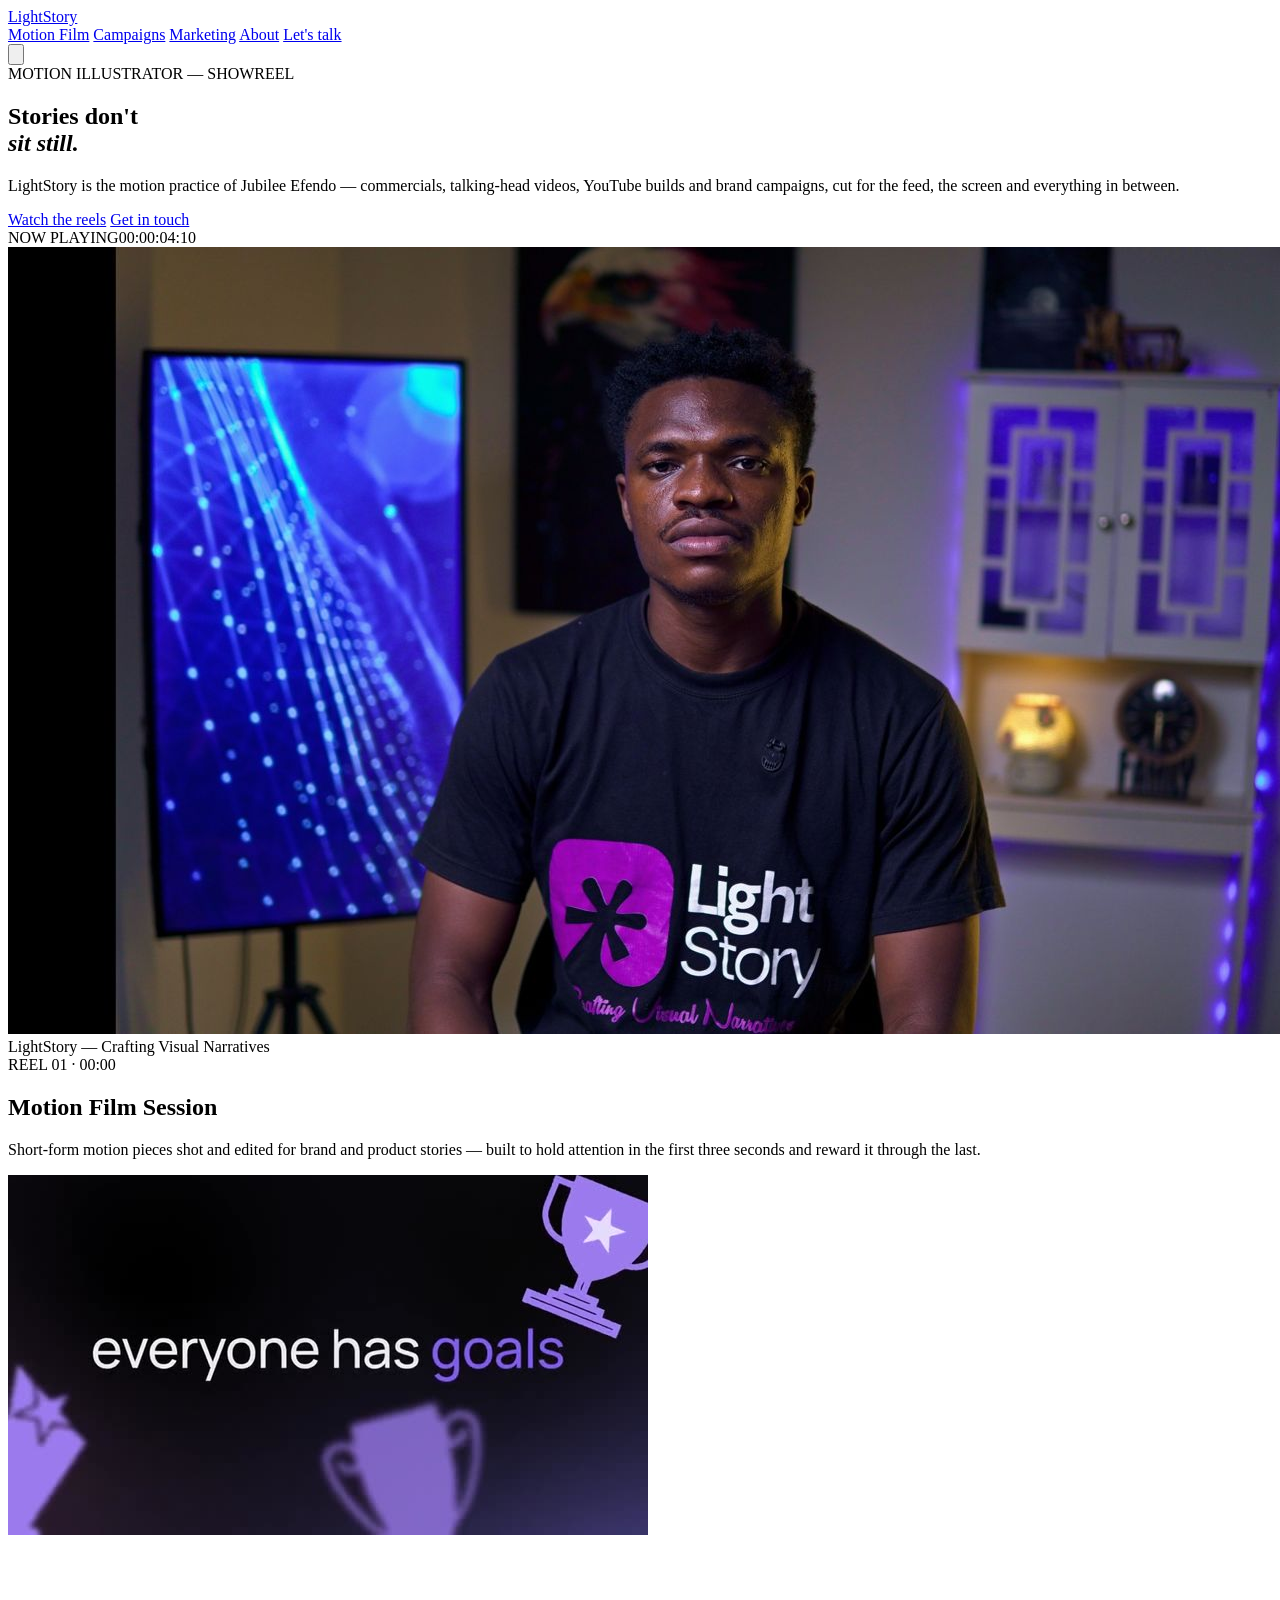
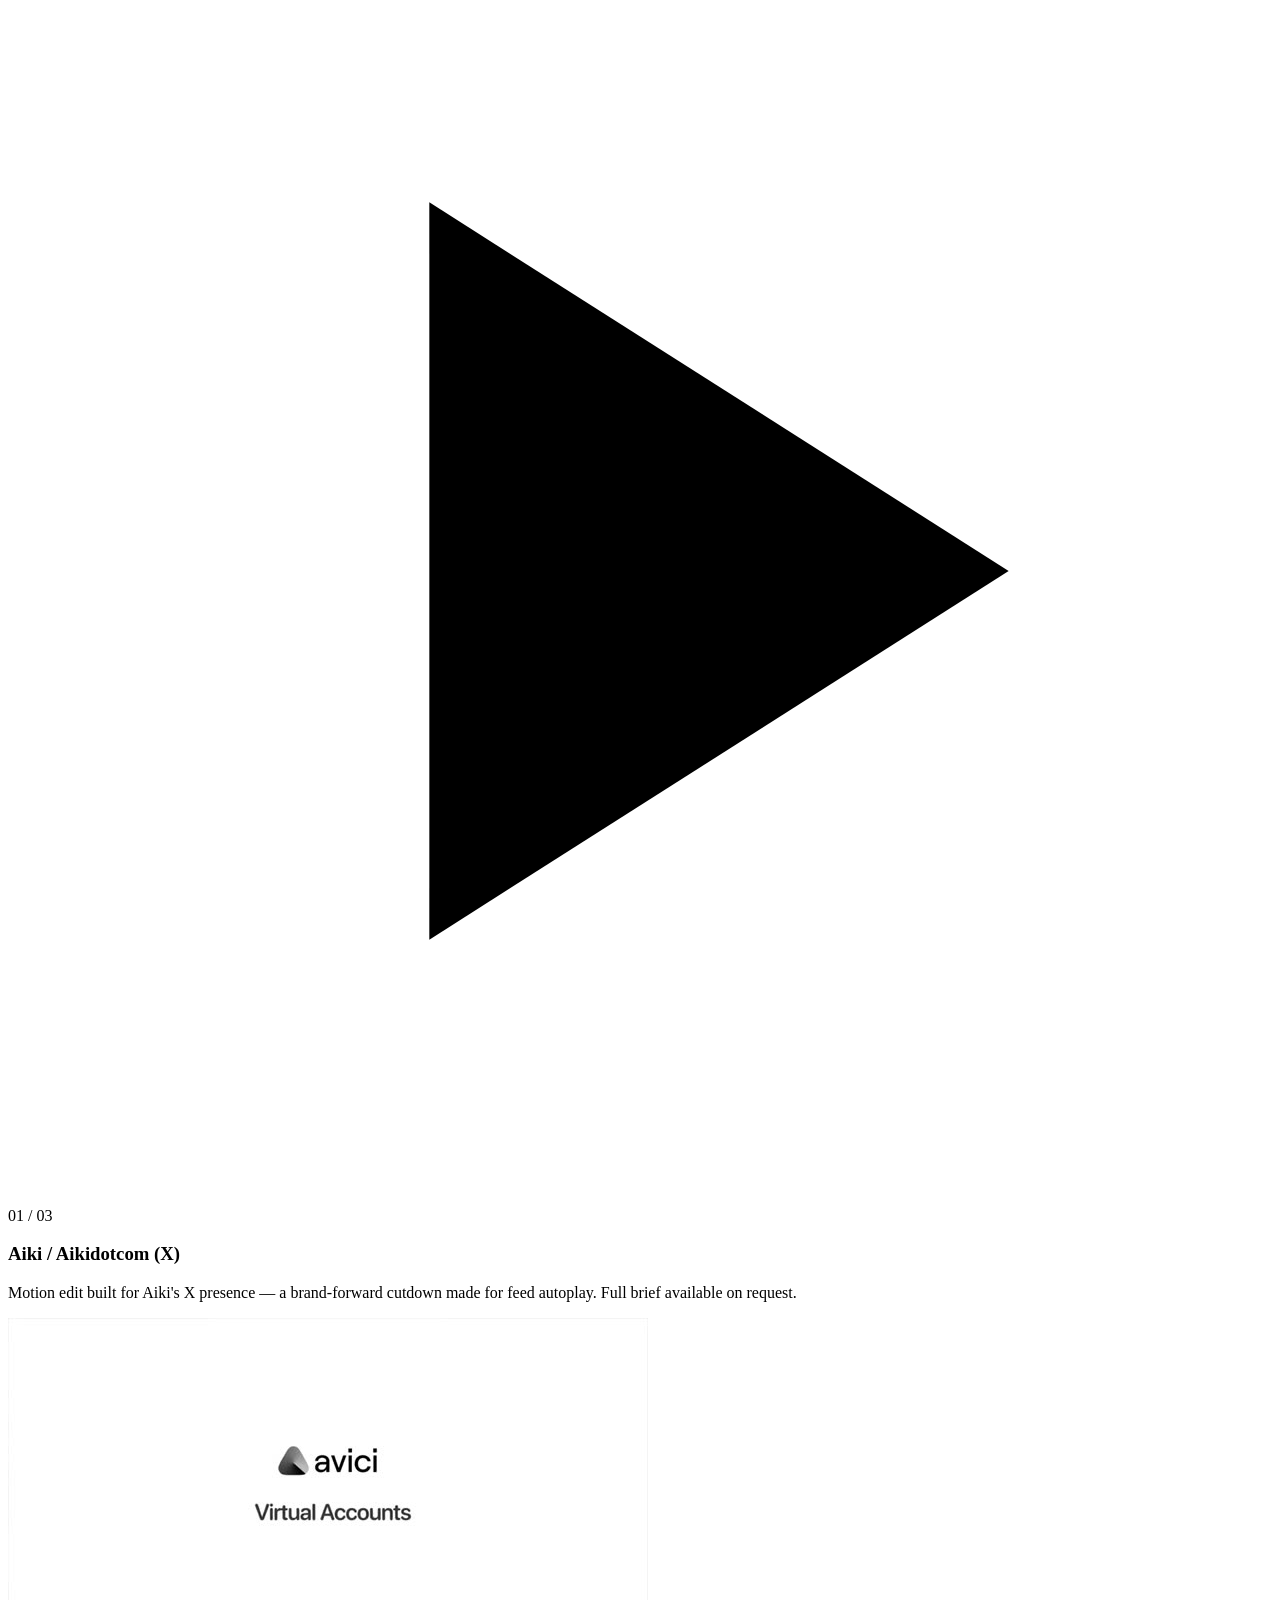
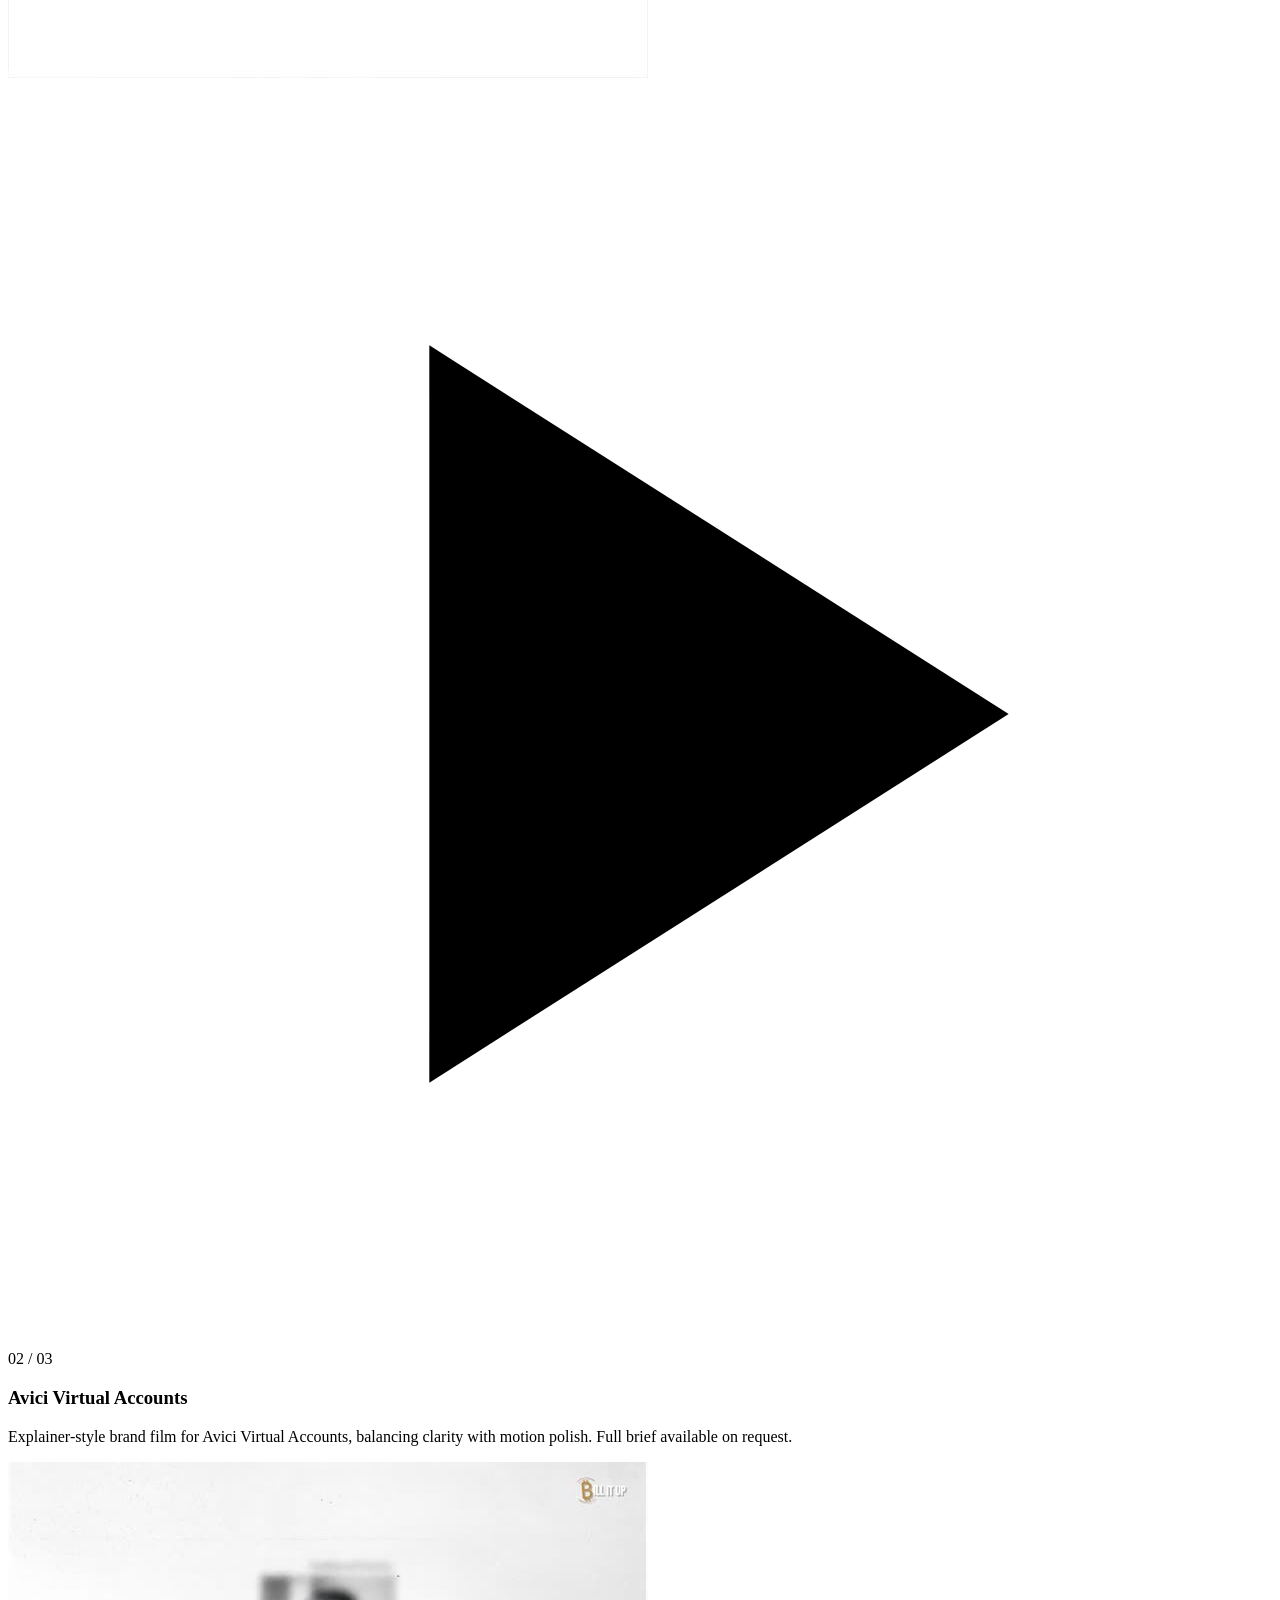
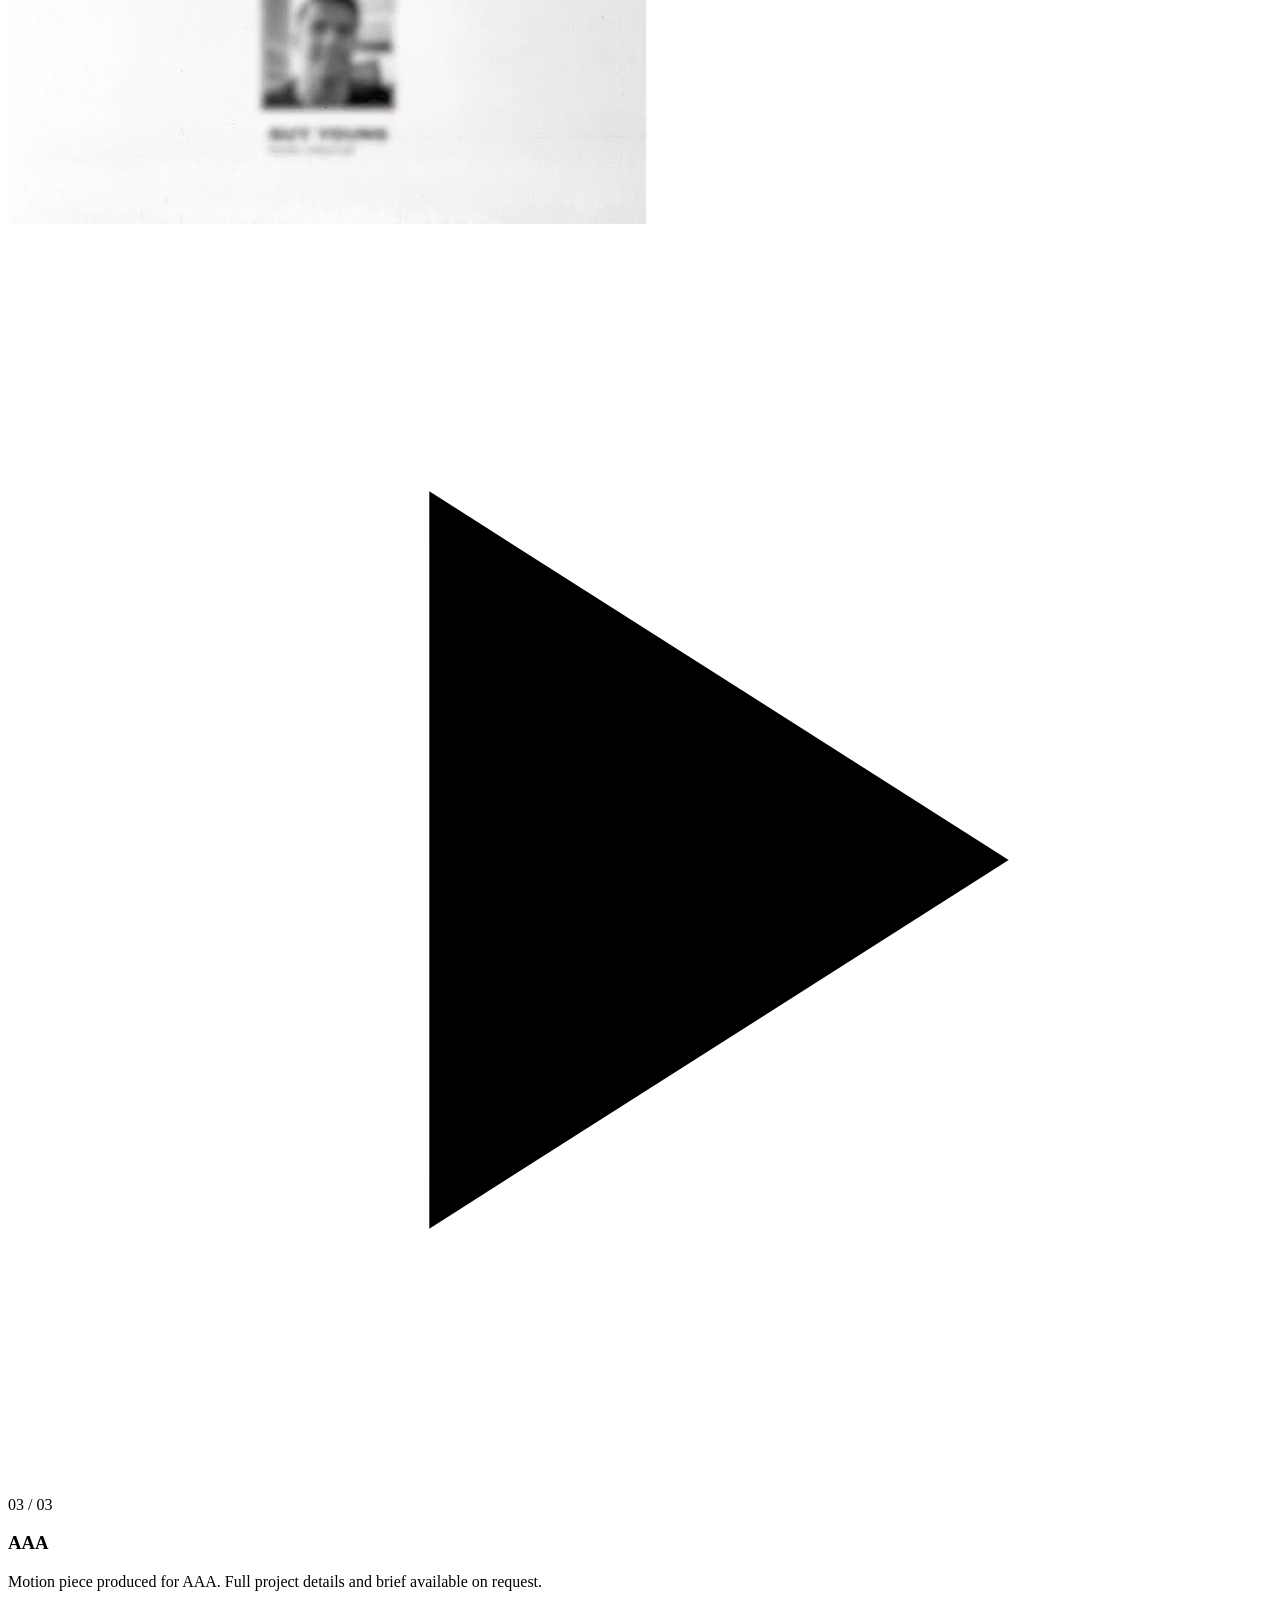
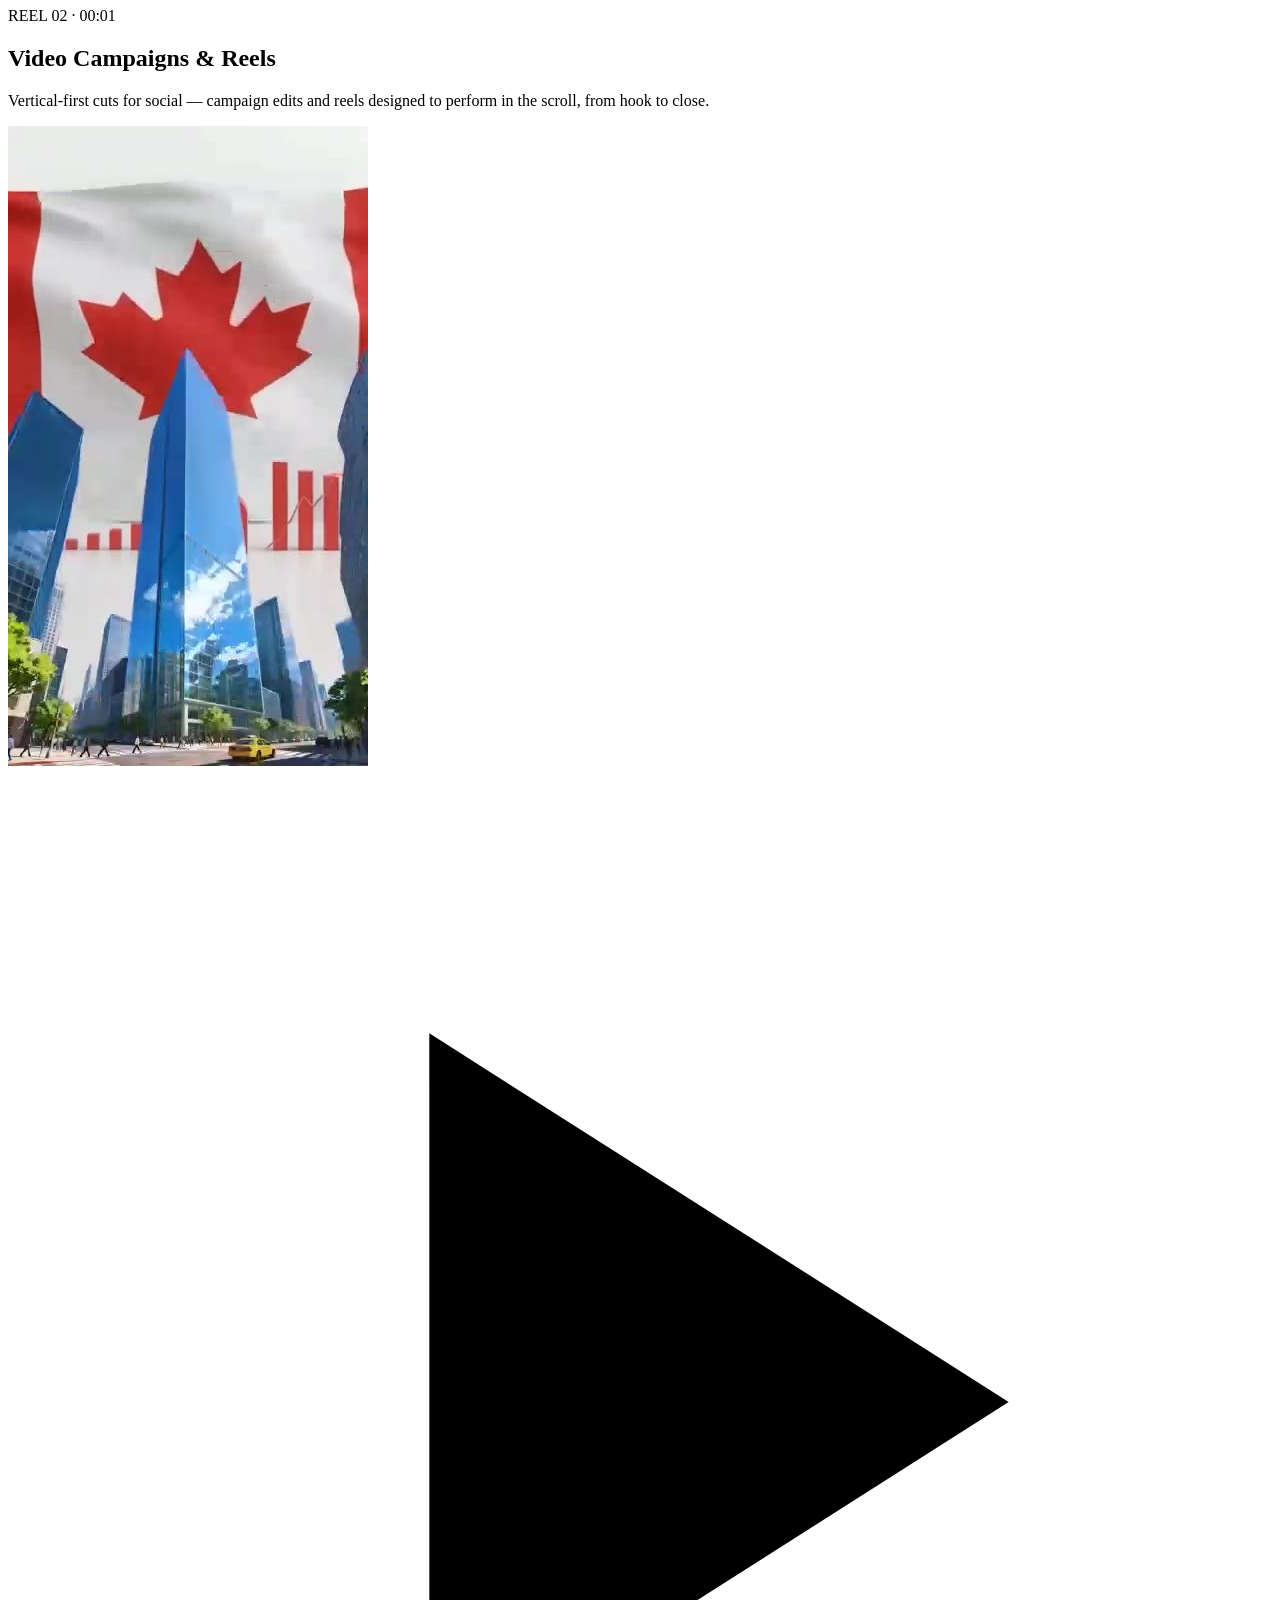
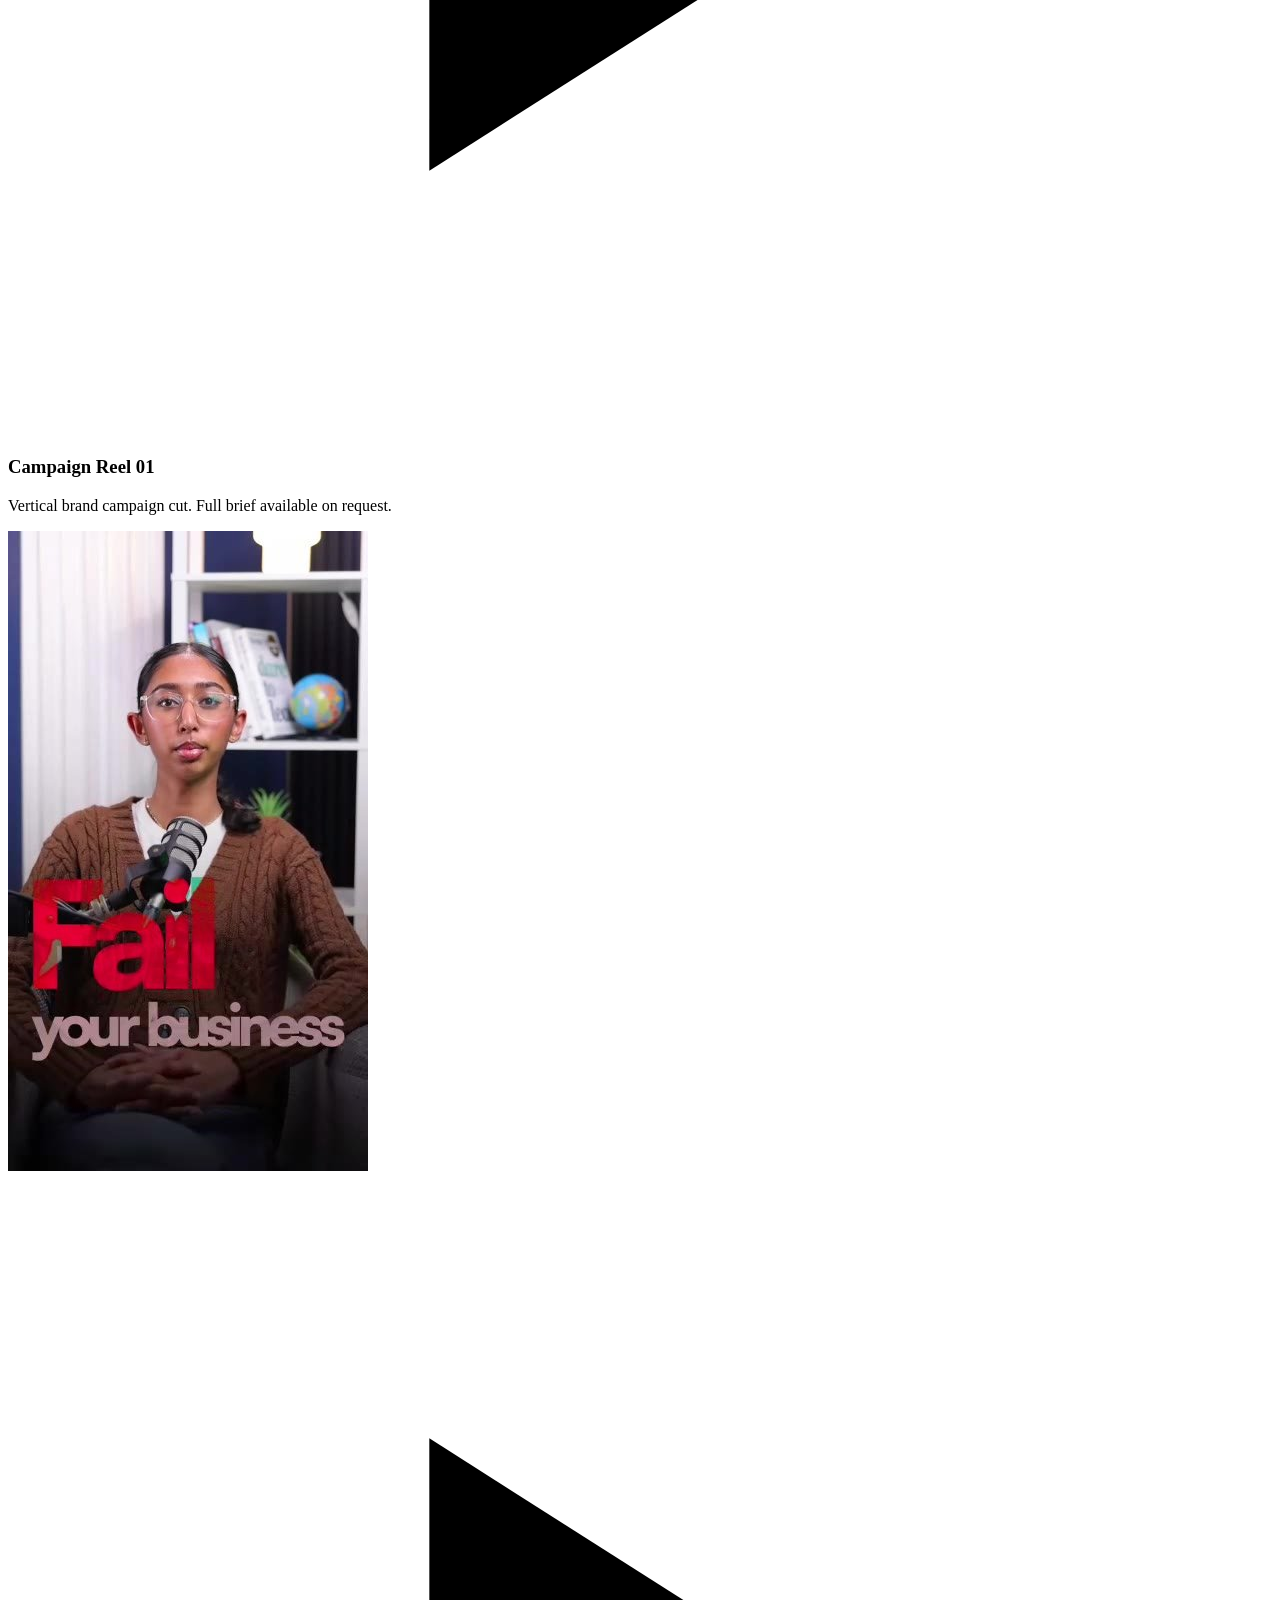
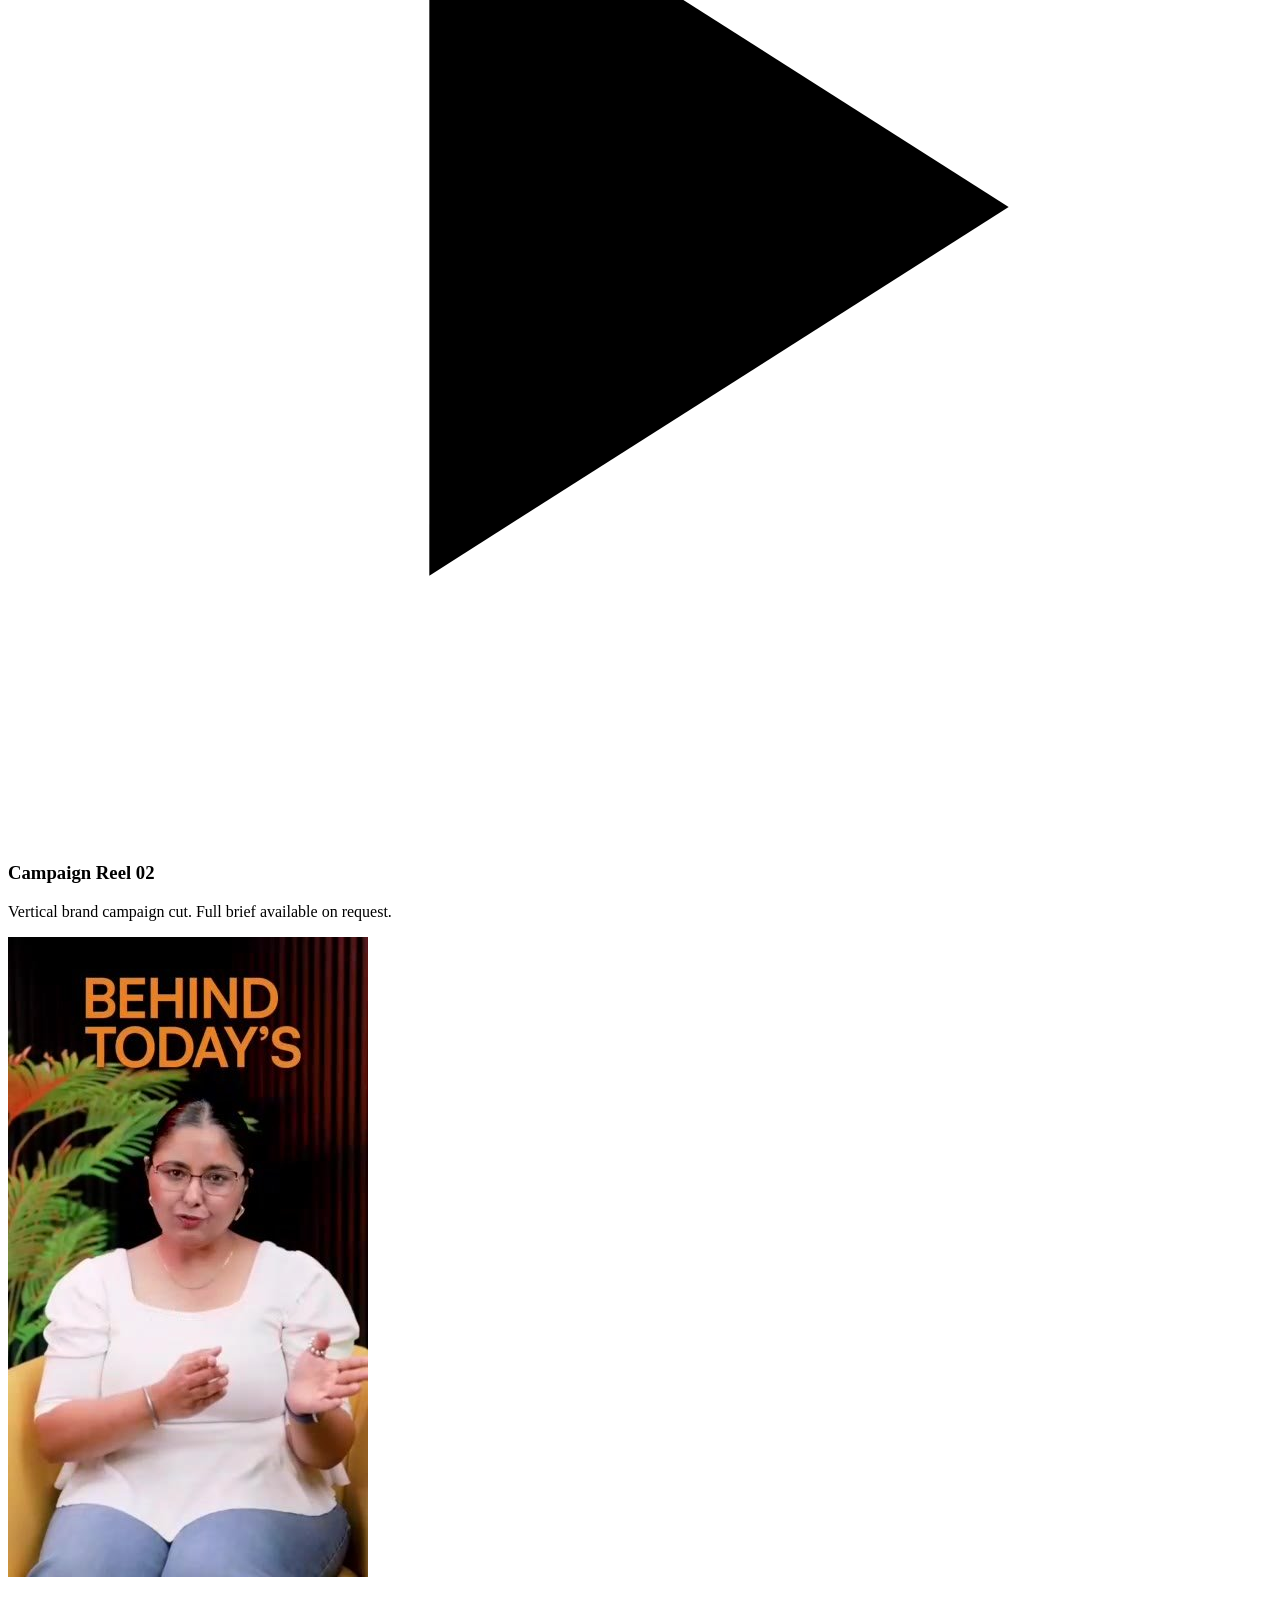
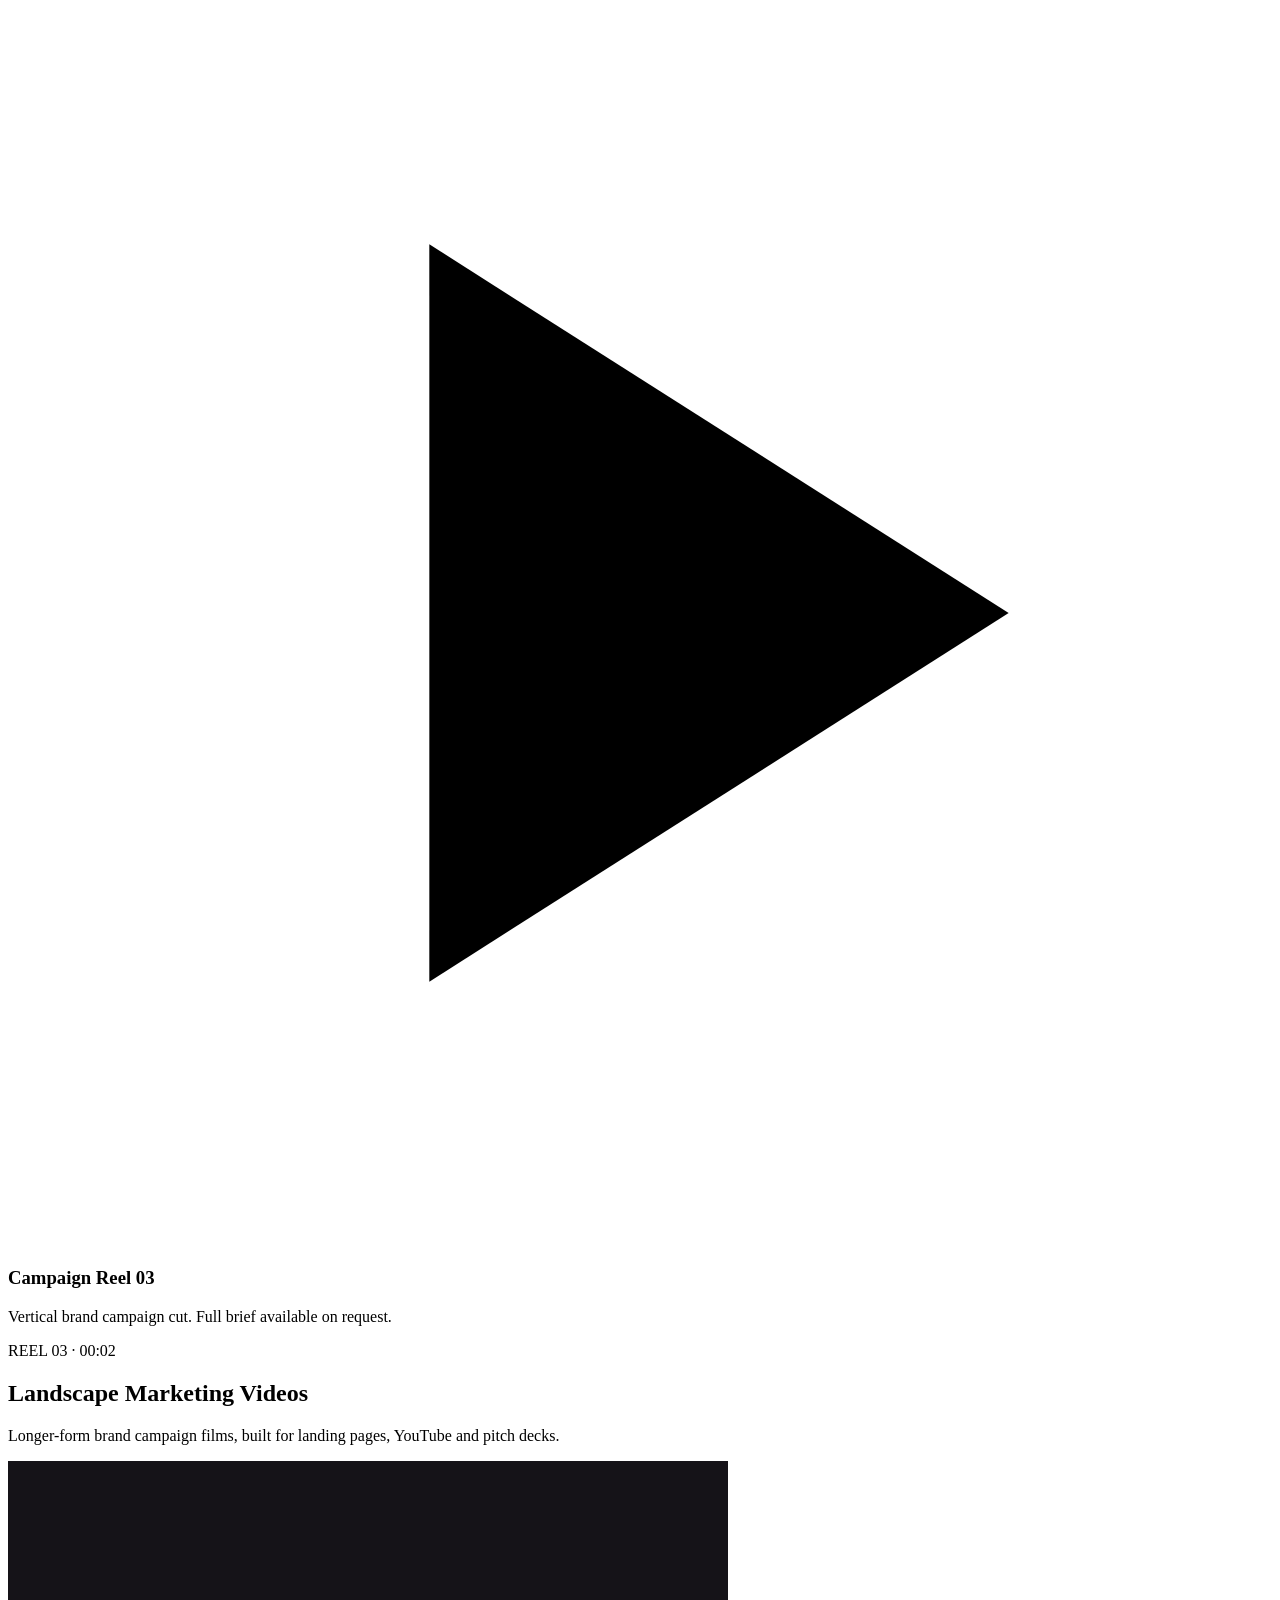
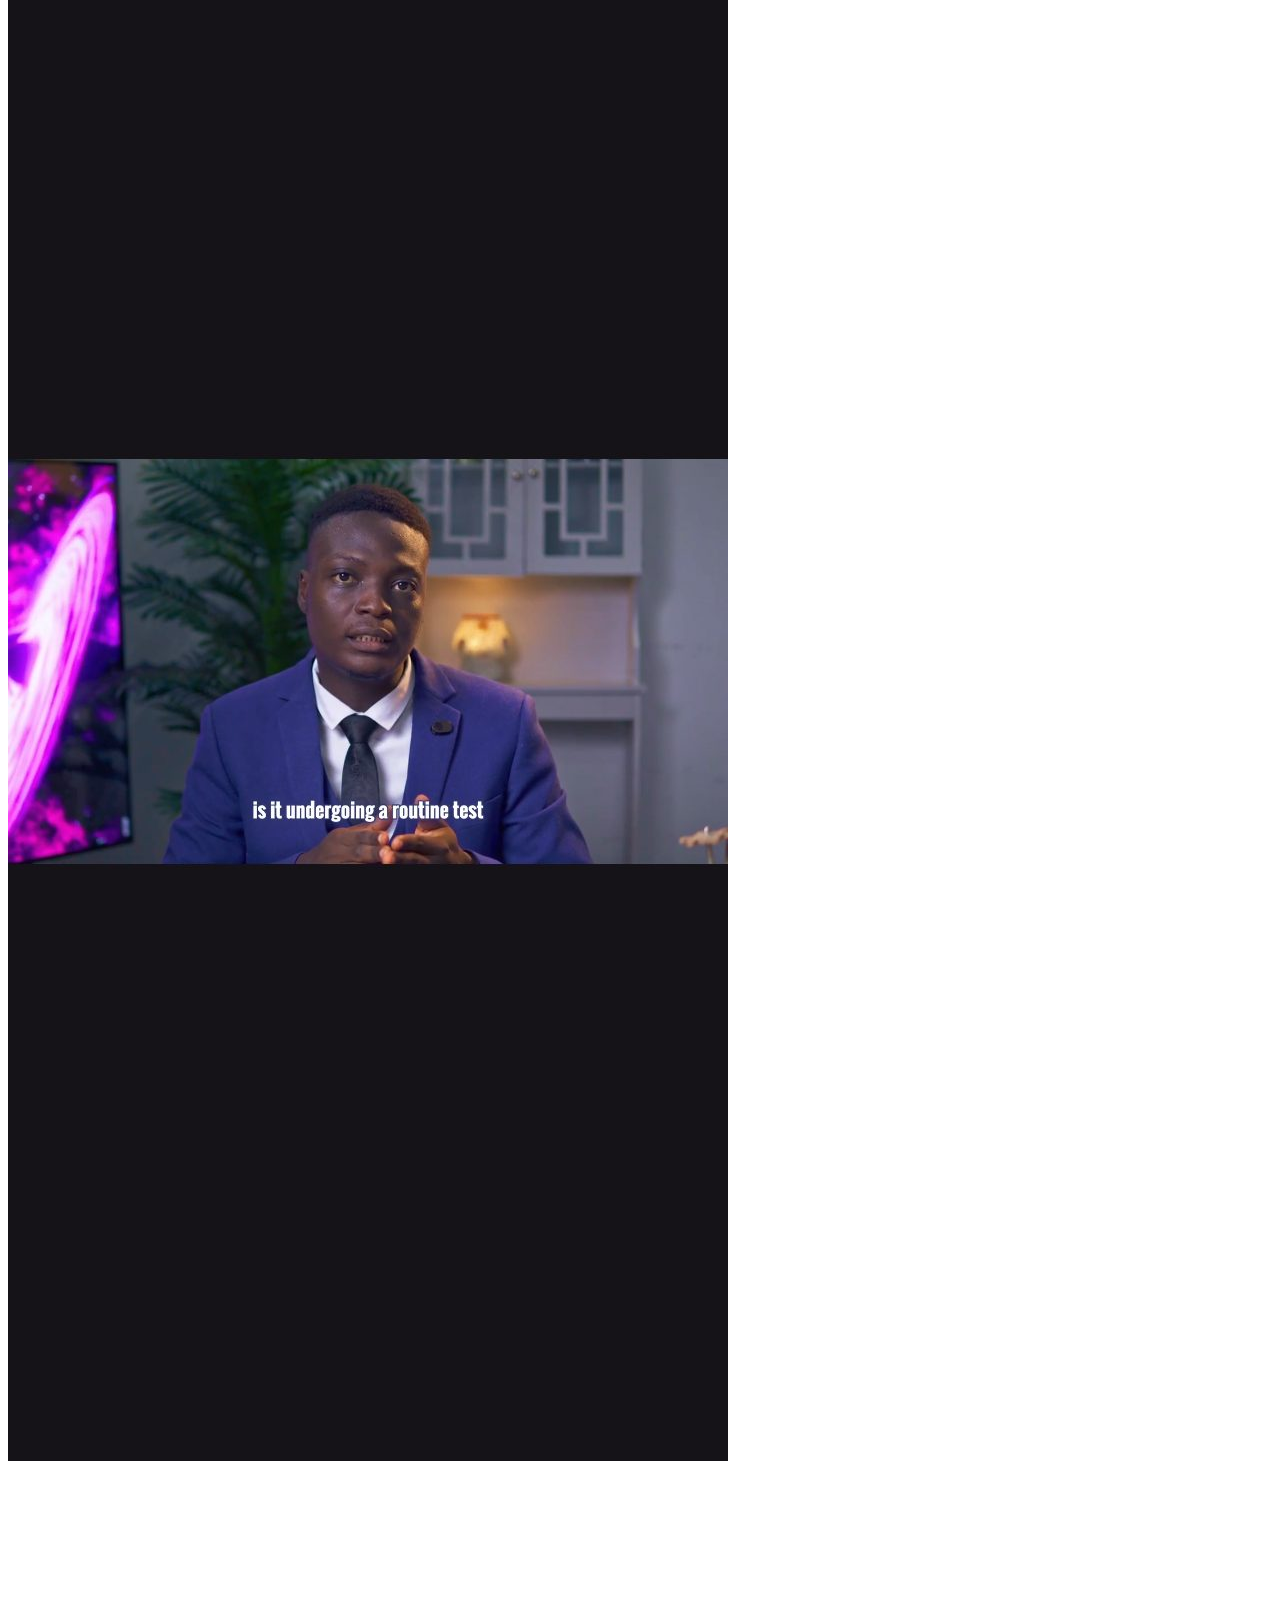
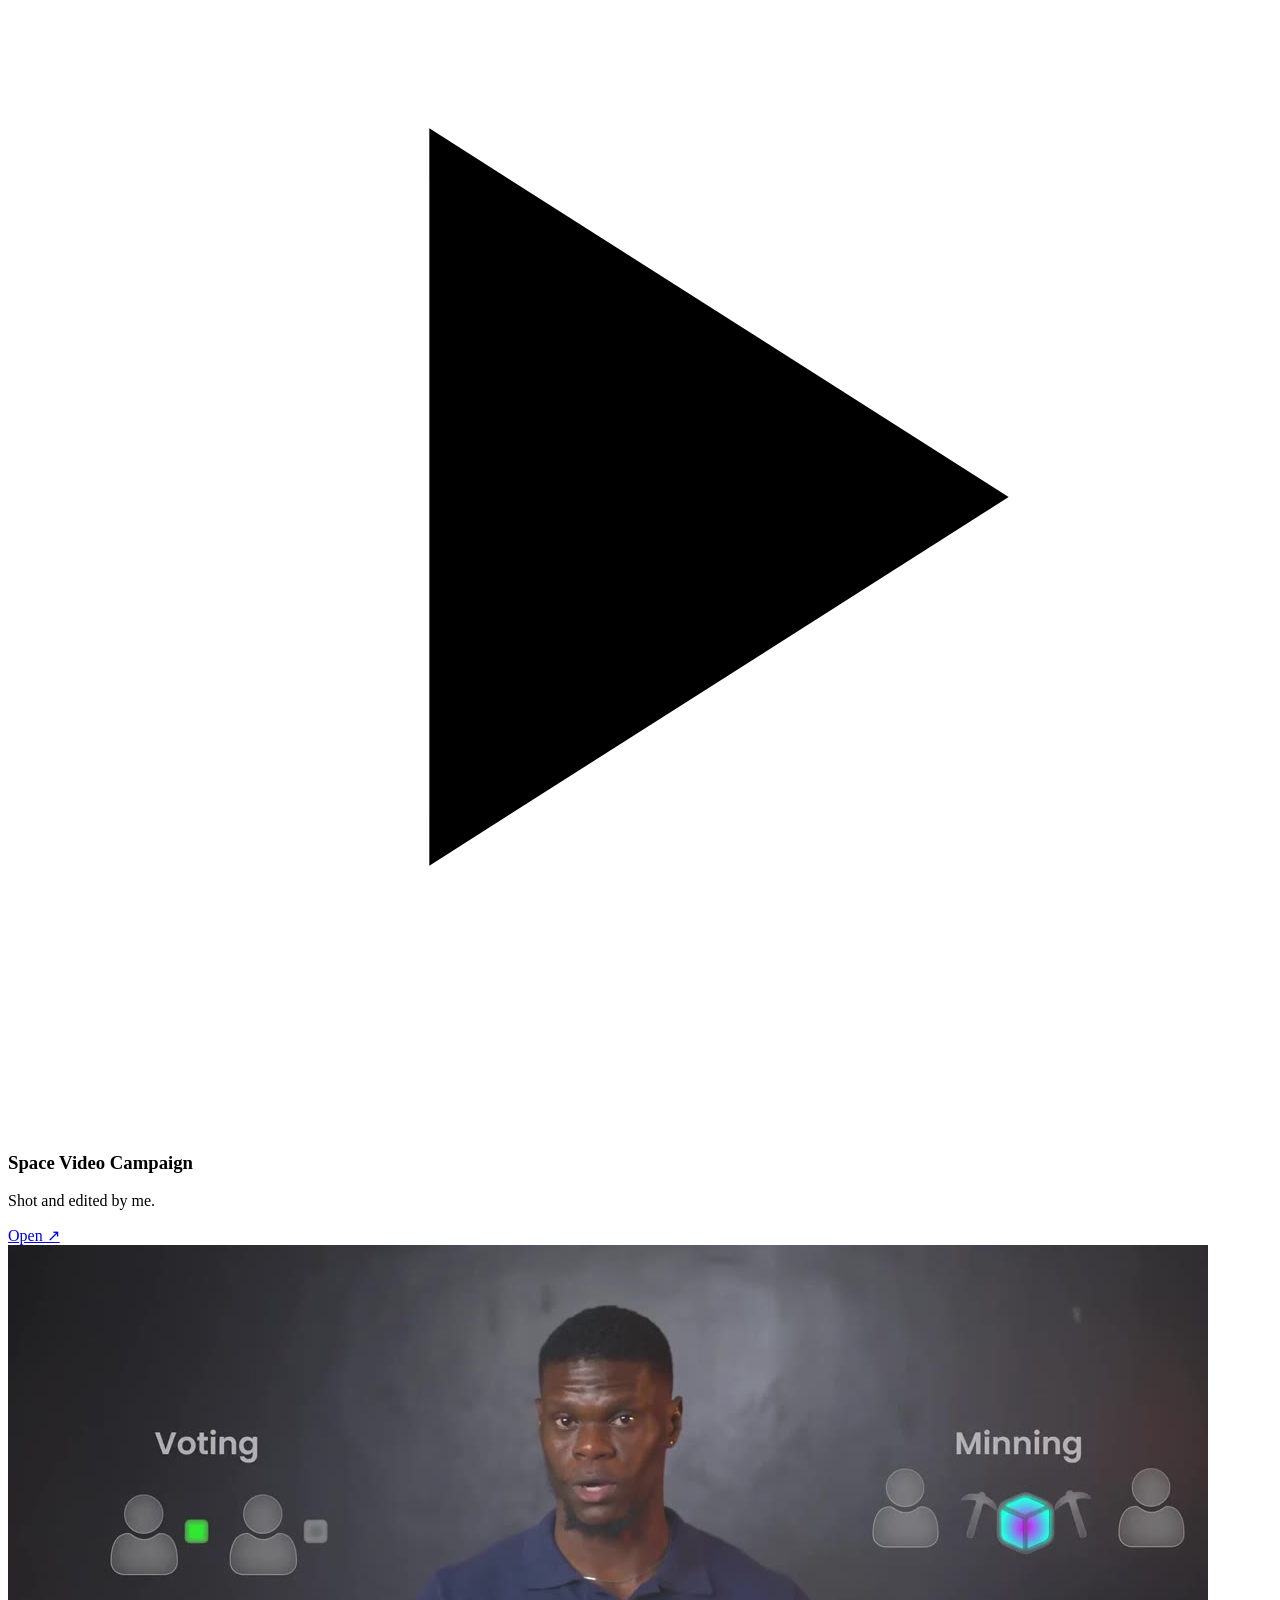
==== index.html @ 4bc699a2 "Add files via upload" ====
<!DOCTYPE html>
<html lang="en">
<head>
<meta charset="UTF-8">
<meta name="viewport" content="width=device-width, initial-scale=1.0">
<title>LightStory — Motion Illustrator Portfolio</title>
<meta name="description" content="LightStory — motion film, brand campaigns and reels. Crafting visual narratives.">
<link rel="preconnect" href="https://fonts.googleapis.com">
<link rel="preconnect" href="https://fonts.gstatic.com" crossorigin>
<link href="https://fonts.googleapis.com/css2?family=JetBrains+Mono:wght@400;500;600&display=swap" rel="stylesheet">
<link rel="stylesheet" href="https://api.fontshare.com/v2/css?f[]=clash-display@600,700&f[]=general-sans@400,500,600&display=swap">
<link rel="stylesheet" href="styles.css">
</head>
<body>

<header class="nav">
  <div class="nav-inner">
    <a href="#top" class="brand"><span class="brand-mark" aria-hidden="true"></span>LightStory</a>
    <nav class="links" id="navLinks">
      <a href="#reel-01">Motion Film</a>
      <a href="#reel-02">Campaigns</a>
      <a href="#reel-03">Marketing</a>
      <a href="#about">About</a>
      <a href="#contact" class="nav-cta">Let's talk</a>
    </nav>
    <button class="menu-btn" id="menuBtn" aria-label="Toggle menu" aria-expanded="false">
      <svg viewBox="0 0 24 24" fill="none" stroke="currentColor" stroke-width="2"><line x1="3" y1="6" x2="21" y2="6"/><line x1="3" y1="12" x2="21" y2="12"/><line x1="3" y1="18" x2="21" y2="18"/></svg>
    </button>
  </div>
</header>

<main id="top">

  <!-- HERO -->
  <section class="hero">
    <div class="wrap hero-grid">
      <div>
        <div class="eyebrow"><span class="dot"></span>MOTION ILLUSTRATOR — SHOWREEL</div>
        <h1>Stories don't<br><em>sit still.</em></h1>
        <p class="lede">LightStory is the motion practice of Jubilee Efendo — commercials, talking-head videos, YouTube builds and brand campaigns, cut for the feed, the screen and everything in between.</p>
        <div class="hero-cta">
          <a href="#reel-01" class="btn btn-primary">Watch the reels</a>
          <a href="#contact" class="btn btn-ghost">Get in touch</a>
        </div>
        <div class="timecode mono">
          <span>NOW PLAYING</span><span class="tc-val" id="tcClock">00:00:00:00</span>
        </div>
      </div>
      <div class="hero-portrait">
        <div class="ring" aria-hidden="true"></div>
        <img src="[data-uri]" alt="Jubilee Efendo working in the LightStory studio">
        <div class="tag mono">LightStory — Crafting Visual Narratives</div>
      </div>
    </div>
  </section>

  <!-- REEL 01 — MOTION FILM -->
  <section class="reel-section" id="reel-01">
    <div class="wrap">
      <div class="reel-head reveal">
        <div class="reel-node">
          <div class="dotmark"></div>
          <div class="reel-eyebrow">REEL 01 <span class="tc">· 00:00</span></div>
        </div>
        <div>
          <h2 class="reel-title">Motion Film Session</h2>
          <p class="reel-desc">Short-form motion pieces shot and edited for brand and product stories — built to hold attention in the first three seconds and reward it through the last.</p>
        </div>
      </div>

      <div class="grid-3">
        <article class="film-card reveal">
          <div class="film-media" data-video="aiki">
            <video muted loop playsinline preload="metadata" poster="[data-uri]">
              <source src="Aiki___Aikidotcom__-_X.mp4" type="video/mp4">
            </video>
            <span class="play-badge"><span class="circle"><svg viewBox="0 0 24 24"><path d="M8 5v14l11-7z"/></svg></span></span>
          </div>
          <div class="film-body">
            <div class="film-index mono">01 / 03</div>
            <h3 class="film-title">Aiki / Aikidotcom (X)</h3>
            <p class="film-desc">Motion edit built for Aiki's X presence — a brand-forward cutdown made for feed autoplay. Full brief available on request.</p>
          </div>
        </article>

        <article class="film-card reveal">
          <div class="film-media" data-video="avici">
            <video muted loop playsinline preload="metadata" poster="[data-uri]">
              <source src="Avici_virtual_accounts.mp4" type="video/mp4">
            </video>
            <span class="play-badge"><span class="circle"><svg viewBox="0 0 24 24"><path d="M8 5v14l11-7z"/></svg></span></span>
          </div>
          <div class="film-body">
            <div class="film-index mono">02 / 03</div>
            <h3 class="film-title">Avici Virtual Accounts</h3>
            <p class="film-desc">Explainer-style brand film for Avici Virtual Accounts, balancing clarity with motion polish. Full brief available on request.</p>
          </div>
        </article>

        <article class="film-card reveal">
          <div class="film-media" data-video="aaa">
            <video muted loop playsinline preload="metadata" poster="[data-uri]">
              <source src="aaa.mp4" type="video/mp4">
            </video>
            <span class="play-badge"><span class="circle"><svg viewBox="0 0 24 24"><path d="M8 5v14l11-7z"/></svg></span></span>
          </div>
          <div class="film-body">
            <div class="film-index mono">03 / 03</div>
            <h3 class="film-title">AAA</h3>
            <p class="film-desc">Motion piece produced for AAA. Full project details and brief available on request.</p>
          </div>
        </article>
      </div>
    </div>
  </section>

  <!-- REEL 02 — CAMPAIGNS & REELS -->
  <section class="reel-section" id="reel-02">
    <div class="wrap">
      <div class="reel-head reveal">
        <div class="reel-node">
          <div class="dotmark"></div>
          <div class="reel-eyebrow">REEL 02 <span class="tc">· 00:01</span></div>
        </div>
        <div>
          <h2 class="reel-title">Video Campaigns &amp; Reels</h2>
          <p class="reel-desc">Vertical-first cuts for social — campaign edits and reels designed to perform in the scroll, from hook to close.</p>
        </div>
      </div>

      <div class="grid-3-portrait">
        <article class="short-card reveal">
          <div class="short-media" data-yt="wKPDmOSUDA0">
            <img src="[data-uri]" alt="Campaign reel 01 thumbnail">
            <span class="play-badge"><span class="circle"><svg viewBox="0 0 24 24"><path d="M8 5v14l11-7z"/></svg></span></span>
          </div>
          <div class="short-body">
            <h3 class="short-title">Campaign Reel 01</h3>
            <p class="short-desc">Vertical brand campaign cut. Full brief available on request.</p>
          </div>
        </article>

        <article class="short-card reveal">
          <div class="short-media" data-yt="upN-5B8aPqU">
            <img src="[data-uri]" alt="Campaign reel 02 thumbnail">
            <span class="play-badge"><span class="circle"><svg viewBox="0 0 24 24"><path d="M8 5v14l11-7z"/></svg></span></span>
          </div>
          <div class="short-body">
            <h3 class="short-title">Campaign Reel 02</h3>
            <p class="short-desc">Vertical brand campaign cut. Full brief available on request.</p>
          </div>
        </article>

        <article class="short-card reveal">
          <div class="short-media" data-yt="_ysjzX7g6q0">
            <img src="[data-uri]" alt="Campaign reel 03 thumbnail">
            <span class="play-badge"><span class="circle"><svg viewBox="0 0 24 24"><path d="M8 5v14l11-7z"/></svg></span></span>
          </div>
          <div class="short-body">
            <h3 class="short-title">Campaign Reel 03</h3>
            <p class="short-desc">Vertical brand campaign cut. Full brief available on request.</p>
          </div>
        </article>
      </div>
    </div>
  </section>

  <!-- REEL 03 — LANDSCAPE MARKETING -->
  <section class="reel-section" id="reel-03">
    <div class="wrap">
      <div class="reel-head reveal">
        <div class="reel-node">
          <div class="dotmark"></div>
          <div class="reel-eyebrow">REEL 03 <span class="tc">· 00:02</span></div>
        </div>
        <div>
          <h2 class="reel-title">Landscape Marketing Videos</h2>
          <p class="reel-desc">Longer-form brand campaign films, built for landing pages, YouTube and pitch decks.</p>
        </div>
      </div>

      <div class="grid-2">
        <article class="drive-card reveal">
          <div class="drive-media" data-drive="164pnGifeHPYa1xwOcHYznqYsH3lDRydw">
            <img src="[data-uri]" alt="Space Video Campaign thumbnail">
            <span class="play-badge"><span class="circle"><svg viewBox="0 0 24 24"><path d="M8 5v14l11-7z"/></svg></span></span>
          </div>
          <div class="drive-body">
            <div>
              <h3 class="drive-title">Space Video Campaign</h3>
              <p class="drive-desc">Shot and edited by me.</p>
            </div>
            <a class="drive-link mono" href="https://drive.google.com/file/d/164pnGifeHPYa1xwOcHYznqYsH3lDRydw/view" target="_blank" rel="noopener">Open ↗</a>
          </div>
        </article>

        <article class="drive-card reveal">
          <div class="drive-media" data-drive="122vaaub_GeNI7vCKv2BqHo8MI4v-DUjB">
            <img src="[data-uri]" alt="Explainer Talking Head for TTF thumbnail">
            <span class="play-badge"><span class="circle"><svg viewBox="0 0 24 24"><path d="M8 5v14l11-7z"/></svg></span></span>
          </div>
          <div class="drive-body">
            <div>
              <h3 class="drive-title">Explainer Talking Head for TTF</h3>
              <p class="drive-desc">Full brief available on request.</p>
            </div>
            <a class="drive-link mono" href="https://drive.google.com/file/d/122vaaub_GeNI7vCKv2BqHo8MI4v-DUjB/view" target="_blank" rel="noopener">Open ↗</a>
          </div>
        </article>
      </div>
    </div>
  </section>

  <!-- ABOUT -->
  <section class="about" id="about">
    <div class="wrap about-grid">
      <div class="about-img reveal">
        <img src="[data-uri]" alt="Portrait of Jubilee Efendo, founder of LightStory">
      </div>
      <div class="about-copy reveal">
        <div class="eyebrow"><span class="dot"></span>ABOUT LIGHTSTORY</div>
        <p>LightStory is a one-person motion studio built around a simple idea — footage should feel like it's telling you something, not just showing you something.</p>
        <p>Every project moves through the same pipeline: shoot, edit, grade, deliver — commercials, talking-head videos, YouTube content and brand campaigns, all cut with the same attention to pace and rhythm.</p>
        <div class="pill-row">
          <span class="pill">Commercials</span>
          <span class="pill">Talking-Head Videos</span>
          <span class="pill">YouTube Videos</span>
          <span class="pill">Brand Video Campaigns</span>
        </div>
      </div>
    </div>
  </section>

  <!-- CONTACT -->
  <section class="contact" id="contact">
    <div class="wrap">
      <div class="reveal">
        <div class="eyebrow" style="justify-content:center;"><span class="dot"></span>ROLL CREDITS</div>
        <h2>Let's tell your<br>story next.</h2>
        <p>Open to motion illustrator roles and freelance briefs — commercials, campaigns, YouTube and everything in the feed.</p>
        <div class="contact-cta">
          <a href="mailto:lightecx@gmail.com" class="btn btn-primary">lightecx@gmail.com</a>
          <a href="#top" class="btn btn-ghost">Back to top</a>
        </div>
      </div>
    </div>
  </section>

</main>

<footer>
  <div class="wrap">© <span id="yr"></span> LightStory. All footage shown remains the property of its respective clients. Designed by <a href="#" onclick="return false;">Edison Technology</a>.</div>
</footer>

<script>
  document.getElementById('yr').textContent = new Date().getFullYear();

  // Mobile menu
  const menuBtn = document.getElementById('menuBtn');
  const navLinks = document.getElementById('navLinks');
  menuBtn.addEventListener('click', () => {
    const open = navLinks.classList.toggle('open');
    menuBtn.setAttribute('aria-expanded', open);
  });
  navLinks.querySelectorAll('a').forEach(a => a.addEventListener('click', () => {
    navLinks.classList.remove('open');
    menuBtn.setAttribute('aria-expanded', 'false');
  }));

  // Scroll reveal
  const prefersReduced = window.matchMedia('(prefers-reduced-motion: reduce)').matches;
  if (!prefersReduced && 'IntersectionObserver' in window) {
    const io = new IntersectionObserver((entries) => {
      entries.forEach(e => { if (e.isIntersecting) { e.target.classList.add('in'); io.unobserve(e.target); } });
    }, { threshold: 0.15 });
    document.querySelectorAll('.reveal').forEach(el => io.observe(el));
  } else {
    document.querySelectorAll('.reveal').forEach(el => el.classList.add('in'));
  }

  // Running timecode ticker (decorative)
  let frame = 0;
  const tcEl = document.getElementById('tcClock');
  if (tcEl && !prefersReduced) {
    setInterval(() => {
      frame++;
      const f = frame % 24;
      const totalSec = Math.floor(frame / 24);
      const s = totalSec % 60;
      const m = Math.floor(totalSec / 60) % 60;
      const h = Math.floor(totalSec / 3600);
      const pad = n => String(n).padStart(2, '0');
      tcEl.textContent = `${pad(h)}:${pad(m)}:${pad(s)}:${pad(f)}`;
    }, 1000 / 24);
  }

  // Motion film cards: hover-to-preview, click for full player
  document.querySelectorAll('.film-media').forEach(media => {
    const video = media.querySelector('video');
    const play = () => { video.play().catch(()=>{}); media.classList.add('is-playing'); };
    const pause = () => { video.pause(); media.classList.remove('is-playing'); };
    media.addEventListener('mouseenter', play);
    media.addEventListener('mouseleave', () => { pause(); video.currentTime = 0; });
    media.addEventListener('click', () => {
      if (video.muted) {
        video.muted = false;
        video.setAttribute('controls', '');
        play();
      } else {
        video.muted = true;
        video.removeAttribute('controls');
      }
    });
    media.addEventListener('touchstart', () => {}, {passive:true});
  });

  // YouTube shorts: click to load facade -> iframe
  document.querySelectorAll('.short-media[data-yt]').forEach(media => {
    media.addEventListener('click', () => {
      const id = media.getAttribute('data-yt');
      media.innerHTML = `<iframe src="https://www.youtube-nocookie.com/embed/${id}?autoplay=1&rel=0" title="LightStory campaign reel" allow="accelerometer; autoplay; clipboard-write; encrypted-media; gyroscope; picture-in-picture" allowfullscreen></iframe>`;
    }, { once: true });
  });

  // Google Drive: click to load facade -> iframe
  document.querySelectorAll('.drive-media[data-drive]').forEach(media => {
    media.addEventListener('click', () => {
      const id = media.getAttribute('data-drive');
      media.innerHTML = `<iframe src="https://drive.google.com/file/d/${id}/preview" title="LightStory marketing film" allow="autoplay" allowfullscreen></iframe>`;
    }, { once: true });
  });
</script>

</body>
</html>
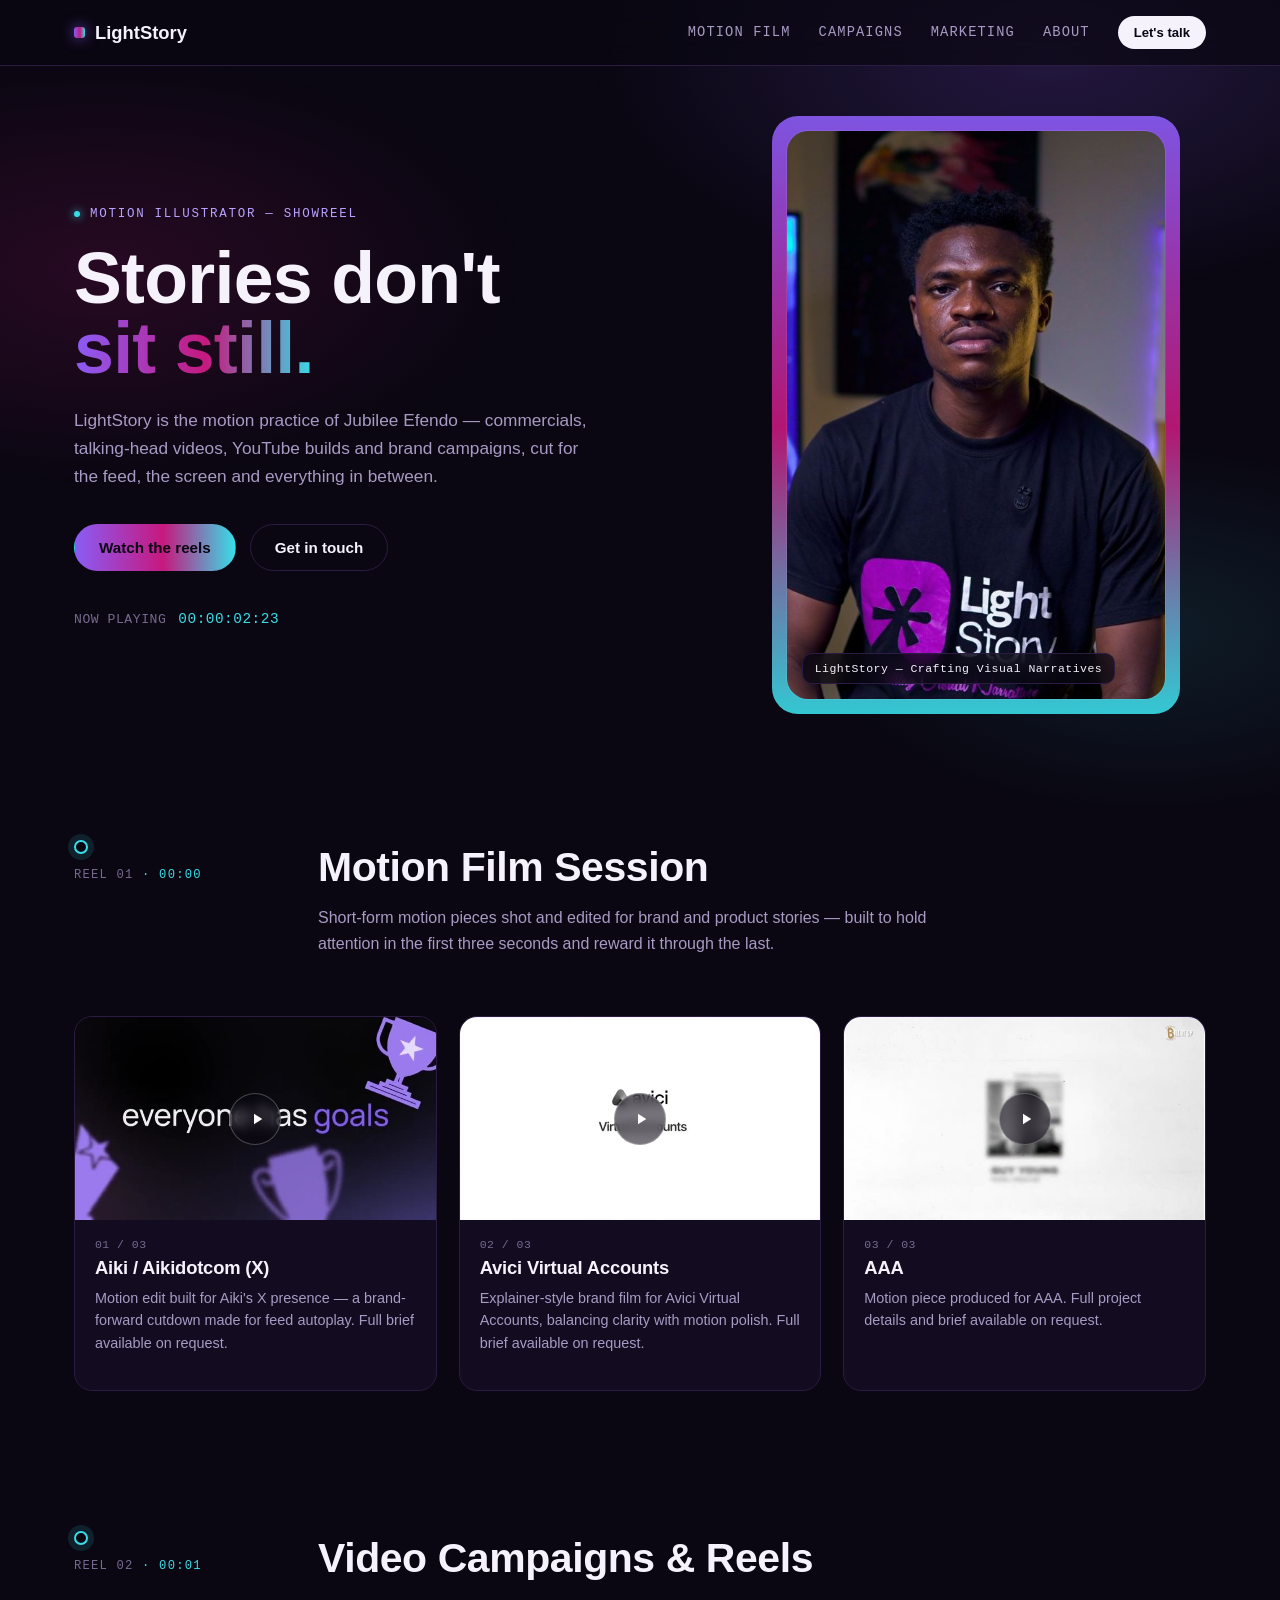
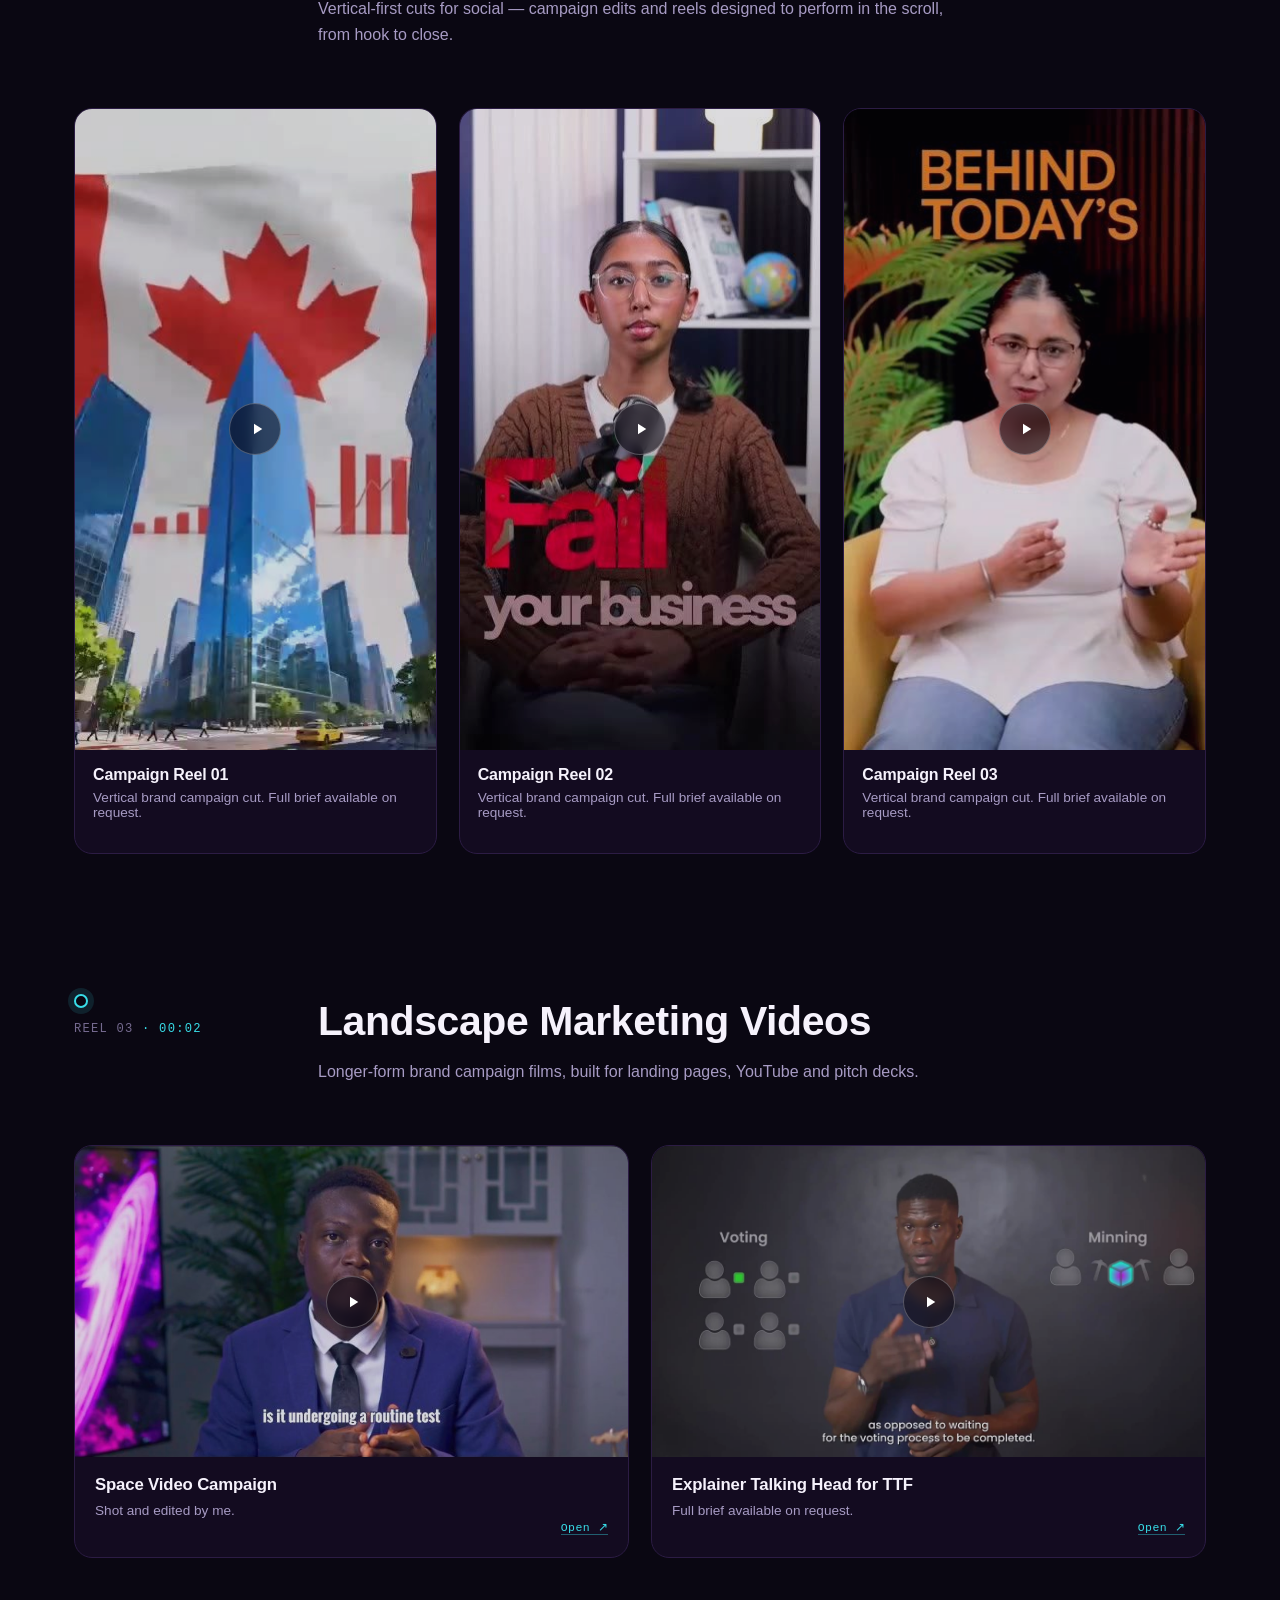
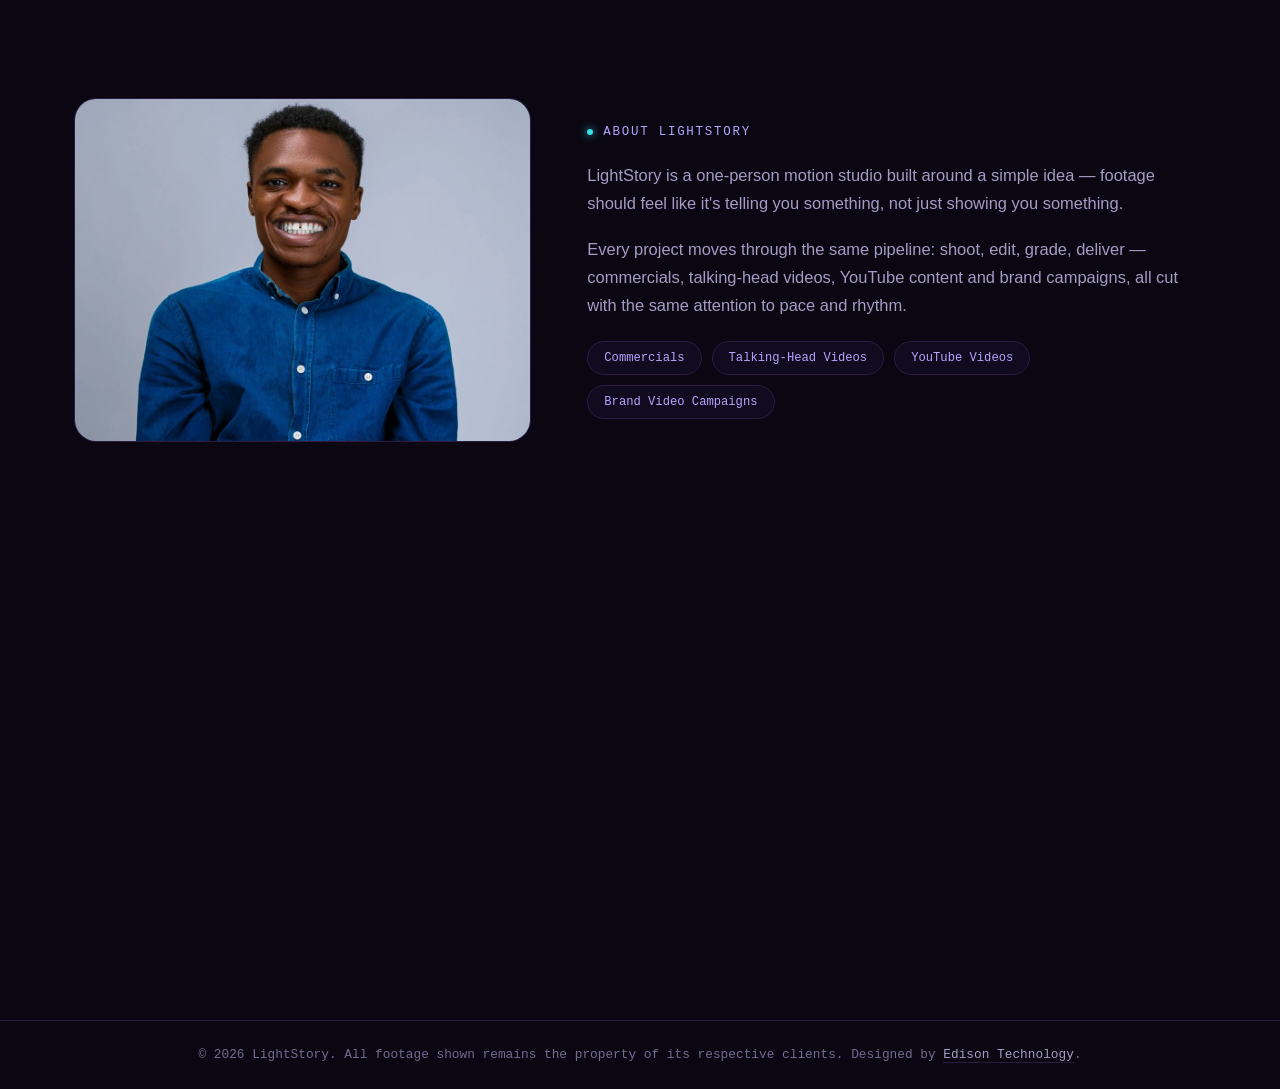
==== commit 6b10d308: "Update index.html" ====
--- a/index.html
+++ b/index.html
@@ -72,7 +72,7 @@
         <article class="film-card reveal">
           <div class="film-media" data-video="aiki">
             <video muted loop playsinline preload="metadata" poster="[data-uri]">
-              <source src="Aiki___Aikidotcom__-_X.mp4" type="video/mp4">
+              <source src="Aiki_Aikidotcom_-_X.mp4" type="video/mp4">
             </video>
             <span class="play-badge"><span class="circle"><svg viewBox="0 0 24 24"><path d="M8 5v14l11-7z"/></svg></span></span>
           </div>
--- a/styles.css
+++ b/styles.css
@@ -0,0 +1,377 @@
+:root{
+    --ink: #0a0712;
+    --ink-2: #130b20;
+    --ink-3: #1e1230;
+    --hair: #2c1c44;
+    --violet: #8a5cf6;
+    --violet-soft: #b8a2ff;
+    --magenta: #c6197e;
+    --cyan: #38dde8;
+    --paper: #f6f2fc;
+    --muted: #a79bc4;
+    --muted-2: #756a8f;
+    --grad: linear-gradient(180deg, var(--violet) 0%, var(--magenta) 52%, var(--cyan) 100%);
+    --grad-h: linear-gradient(90deg, var(--violet), var(--magenta) 55%, var(--cyan));
+    --radius: 18px;
+    --maxw: 1180px;
+  }
+
+  *{box-sizing:border-box;}
+  html{scroll-behavior:smooth;}
+  body{
+    margin:0;
+    background:var(--ink);
+    color:var(--paper);
+    font-family:'General Sans','Helvetica Neue',Arial,sans-serif;
+    -webkit-font-smoothing:antialiased;
+    overflow-x:hidden;
+  }
+  body::before{
+    content:"";
+    position:fixed; inset:0;
+    background:
+      radial-gradient(60% 45% at 82% 6%, rgba(138,92,246,0.20), transparent 60%),
+      radial-gradient(55% 40% at 8% 30%, rgba(198,25,126,0.16), transparent 60%),
+      radial-gradient(45% 35% at 90% 70%, rgba(56,221,232,0.10), transparent 60%);
+    pointer-events:none;
+    z-index:0;
+  }
+  h1,h2,h3,.display{
+    font-family:'Clash Display','General Sans',sans-serif;
+    letter-spacing:-0.01em;
+    margin:0;
+  }
+  .mono{
+    font-family:'JetBrains Mono',monospace;
+    letter-spacing:0.04em;
+  }
+  a{color:inherit;}
+  img,video{display:block; max-width:100%;}
+  .wrap{max-width:var(--maxw); margin:0 auto; padding:0 24px; position:relative; z-index:1;}
+  section{position:relative; z-index:1;}
+  ::selection{background:var(--magenta); color:var(--paper);}
+
+  /* focus visibility */
+  a:focus-visible, button:focus-visible{
+    outline:2px solid var(--cyan);
+    outline-offset:3px;
+    border-radius:4px;
+  }
+
+  /* ---------- NAV ---------- */
+  header.nav{
+    position:sticky; top:0; z-index:50;
+    backdrop-filter:blur(14px);
+    background:rgba(10,7,18,0.72);
+    border-bottom:1px solid var(--hair);
+  }
+  .nav-inner{
+    max-width:var(--maxw); margin:0 auto; padding:16px 24px;
+    display:flex; align-items:center; justify-content:space-between;
+  }
+  .brand{
+    display:flex; align-items:center; gap:10px;
+    font-family:'Clash Display',sans-serif; font-weight:700;
+    font-size:1.15rem; text-decoration:none; color:var(--paper);
+  }
+  .brand-mark{
+    width:11px; height:11px; border-radius:3px;
+    background:var(--grad-h);
+    box-shadow:0 0 14px rgba(138,92,246,0.75);
+    flex-shrink:0;
+  }
+  nav.links{display:flex; gap:28px; align-items:center;}
+  nav.links a{
+    font-size:0.86rem; text-decoration:none; color:var(--muted);
+    text-transform:uppercase; letter-spacing:0.08em;
+    font-family:'JetBrains Mono',monospace;
+    transition:color .2s ease;
+  }
+  nav.links a:hover{color:var(--paper);}
+  .nav-cta{
+    padding:9px 16px; border-radius:100px;
+    background:var(--paper); color:var(--ink)!important;
+    font-weight:600; font-size:0.82rem!important;
+    text-transform:none!important; letter-spacing:0!important;
+    font-family:'General Sans',sans-serif!important;
+  }
+  .menu-btn{display:none; background:none; border:none; color:var(--paper); padding:8px;}
+  .menu-btn svg{width:22px; height:22px;}
+
+  /* ---------- HERO ---------- */
+  .hero{padding:64px 0 40px; overflow:hidden;}
+  .hero-grid{
+    display:grid; grid-template-columns:1.15fr 0.85fr;
+    gap:48px; align-items:center;
+  }
+  .eyebrow{
+    display:inline-flex; align-items:center; gap:10px;
+    font-family:'JetBrains Mono',monospace; font-size:0.78rem;
+    text-transform:uppercase; letter-spacing:0.14em; color:var(--violet-soft);
+    margin-bottom:22px;
+  }
+  .eyebrow .dot{width:6px; height:6px; border-radius:50%; background:var(--cyan); box-shadow:0 0 8px var(--cyan);}
+  .hero h1{
+    font-size:clamp(2.6rem, 5.6vw, 4.6rem);
+    line-height:0.98;
+    font-weight:700;
+  }
+  .hero h1 em{
+    font-style:normal;
+    background:var(--grad-h);
+    -webkit-background-clip:text; background-clip:text; color:transparent;
+  }
+  .hero p.lede{
+    margin-top:24px; max-width:520px;
+    font-size:1.08rem; line-height:1.6; color:var(--muted);
+  }
+  .hero-cta{display:flex; gap:14px; margin-top:34px; flex-wrap:wrap;}
+  .btn{
+    display:inline-flex; align-items:center; gap:8px;
+    padding:14px 24px; border-radius:100px;
+    font-weight:600; font-size:0.95rem; text-decoration:none;
+    border:1px solid transparent; cursor:pointer;
+    transition:transform .25s ease, box-shadow .25s ease, background .25s ease;
+    font-family:'General Sans',sans-serif;
+  }
+  .btn-primary{background:var(--grad-h); color:#0a0712;}
+  .btn-primary:hover{transform:translateY(-2px); box-shadow:0 10px 30px rgba(138,92,246,0.35);}
+  .btn-ghost{border-color:var(--hair); color:var(--paper); background:transparent;}
+  .btn-ghost:hover{border-color:var(--violet-soft); background:rgba(138,92,246,0.08);}
+
+  .timecode{
+    margin-top:40px; display:flex; align-items:center; gap:12px;
+    color:var(--muted-2); font-size:0.82rem;
+  }
+  .timecode .tc-val{color:var(--cyan); font-size:0.9rem;}
+
+  .hero-portrait{
+    position:relative; justify-self:center; width:100%; max-width:380px;
+  }
+  .hero-portrait .ring{
+    position:absolute; inset:-14px;
+    border-radius:26px;
+    background:var(--grad);
+    filter:blur(0.5px);
+    opacity:0.9;
+    z-index:0;
+    animation:pulseGlow 6s ease-in-out infinite;
+  }
+  @keyframes pulseGlow{
+    0%,100%{opacity:0.55; filter:blur(6px);}
+    50%{opacity:0.9; filter:blur(14px);}
+  }
+  .hero-portrait img{
+    position:relative; z-index:1;
+    border-radius:22px;
+    aspect-ratio:2/3; object-fit:cover;
+    border:1px solid rgba(255,255,255,0.08);
+  }
+  .hero-portrait .tag{
+    position:absolute; z-index:2; left:16px; bottom:16px;
+    background:rgba(10,7,18,0.72); backdrop-filter:blur(8px);
+    border:1px solid var(--hair);
+    padding:8px 12px; border-radius:10px;
+    font-family:'JetBrains Mono',monospace; font-size:0.72rem; color:var(--paper);
+  }
+
+  /* ---------- THREAD SPINE ---------- */
+  .thread-col{
+    position:absolute; left:0; top:0; bottom:0; width:24px;
+    display:flex; justify-content:center;
+  }
+  .thread-line{
+    width:2px; height:100%;
+    background:var(--grad);
+    opacity:0.5;
+    border-radius:2px;
+  }
+  .reel-section{position:relative; padding:100px 0 40px;}
+  .reel-head{
+    display:grid; grid-template-columns:220px 1fr; gap:24px;
+    align-items:start; margin-bottom:44px;
+    padding-left:0;
+  }
+  .reel-node{
+    position:relative;
+  }
+  .reel-node .dotmark{
+    width:14px; height:14px; border-radius:50%;
+    background:var(--ink); border:2px solid var(--cyan);
+    box-shadow:0 0 0 6px rgba(56,221,232,0.12);
+    margin-bottom:14px;
+  }
+  .reel-eyebrow{
+    font-family:'JetBrains Mono',monospace; font-size:0.76rem;
+    letter-spacing:0.1em; color:var(--muted-2); text-transform:uppercase;
+  }
+  .reel-eyebrow .tc{color:var(--cyan);}
+  .reel-title{
+    font-size:clamp(1.9rem, 3.2vw, 2.6rem); font-weight:700; margin-top:4px;
+  }
+  .reel-desc{
+    color:var(--muted); font-size:1rem; line-height:1.6; max-width:640px; margin-top:14px;
+  }
+
+  /* ---------- CARDS: motion films (landscape) ---------- */
+  .grid-3{
+    display:grid; grid-template-columns:repeat(3,1fr); gap:22px;
+  }
+  .film-card{
+    background:var(--ink-2); border:1px solid var(--hair); border-radius:var(--radius);
+    overflow:hidden; position:relative;
+    transition:transform .35s ease, border-color .35s ease, box-shadow .35s ease;
+  }
+  .film-card:hover{
+    transform:translateY(-5px);
+    border-color:rgba(138,92,246,0.5);
+    box-shadow:0 22px 44px rgba(0,0,0,0.4);
+  }
+  .film-media{
+    position:relative; aspect-ratio:16/9; background:#000; cursor:pointer;
+    overflow:hidden;
+  }
+  .film-media video{width:100%; height:100%; object-fit:cover;}
+  .play-badge{
+    position:absolute; inset:0; display:flex; align-items:center; justify-content:center;
+    pointer-events:none;
+  }
+  .play-badge .circle{
+    width:52px; height:52px; border-radius:50%;
+    background:rgba(10,7,18,0.55); border:1px solid rgba(255,255,255,0.25);
+    backdrop-filter:blur(6px);
+    display:flex; align-items:center; justify-content:center;
+    transition:opacity .25s ease, transform .25s ease;
+  }
+  .film-media.is-playing .play-badge{opacity:0;}
+  .play-badge svg{width:18px; height:18px; fill:#fff; margin-left:3px;}
+  .film-body{padding:18px 20px 22px;}
+  .film-index{
+    font-family:'JetBrains Mono',monospace; font-size:0.72rem; color:var(--muted-2);
+  }
+  .film-title{font-size:1.15rem; font-weight:600; margin-top:6px; font-family:'Clash Display',sans-serif;}
+  .film-desc{color:var(--muted); font-size:0.9rem; line-height:1.55; margin-top:8px;}
+
+  /* ---------- CARDS: shorts (portrait) ---------- */
+  .grid-3-portrait{
+    display:grid; grid-template-columns:repeat(3,1fr); gap:22px;
+  }
+  .short-card{
+    background:var(--ink-2); border:1px solid var(--hair); border-radius:var(--radius);
+    overflow:hidden;
+    transition:transform .35s ease, border-color .35s ease, box-shadow .35s ease;
+  }
+  .short-card:hover{
+    transform:translateY(-5px);
+    border-color:rgba(198,25,126,0.55);
+    box-shadow:0 22px 44px rgba(0,0,0,0.4);
+  }
+  .short-media{
+    position:relative; aspect-ratio:9/16; background:#160e24 center/cover no-repeat; cursor:pointer;
+    overflow:hidden;
+  }
+  .short-media iframe{width:100%; height:100%; border:0;}
+  .short-media img{width:100%; height:100%; object-fit:cover; opacity:0.85;}
+  .short-body{padding:16px 18px 20px;}
+  .short-title{font-size:1rem; font-weight:600; font-family:'Clash Display',sans-serif;}
+  .short-desc{color:var(--muted); font-size:0.85rem; margin-top:6px;}
+
+  /* ---------- CARDS: landscape marketing (drive) ---------- */
+  .grid-2{
+    display:grid; grid-template-columns:repeat(2,1fr); gap:22px;
+  }
+  .drive-card{
+    background:var(--ink-2); border:1px solid var(--hair); border-radius:var(--radius);
+    overflow:hidden;
+    transition:transform .35s ease, border-color .35s ease, box-shadow .35s ease;
+  }
+  .drive-card:hover{
+    transform:translateY(-5px);
+    border-color:rgba(56,221,232,0.5);
+    box-shadow:0 22px 44px rgba(0,0,0,0.4);
+  }
+  .drive-media{
+    position:relative; aspect-ratio:16/9; background:#160e24 center/cover no-repeat; cursor:pointer;
+  }
+  .drive-media iframe{width:100%; height:100%; border:0;}
+  .drive-media img{width:100%; height:100%; object-fit:cover; opacity:0.85;}
+  .drive-body{padding:18px 20px 22px; display:flex; align-items:flex-end; justify-content:space-between; gap:12px;}
+  .drive-title{font-size:1.05rem; font-weight:600; font-family:'Clash Display',sans-serif;}
+  .drive-desc{color:var(--muted); font-size:0.85rem; margin-top:6px; line-height:1.5;}
+  .drive-link{
+    font-family:'JetBrains Mono',monospace; font-size:0.72rem; color:var(--cyan);
+    text-decoration:none; white-space:nowrap;
+    border-bottom:1px solid rgba(56,221,232,0.4);
+    flex-shrink:0;
+  }
+  @media (max-width: 560px){
+    .drive-body{flex-direction:column; align-items:flex-start; gap:10px;}
+  }
+
+  /* ---------- ABOUT ---------- */
+  .about{padding:100px 0;}
+  .about-grid{
+    display:grid; grid-template-columns:0.85fr 1.15fr; gap:56px; align-items:center;
+  }
+  .about-img{
+    position:relative; border-radius:22px; overflow:hidden;
+    border:1px solid var(--hair);
+  }
+  .about-img img{aspect-ratio:4/3; object-fit:cover; width:100%;}
+  .about-copy p{color:var(--muted); font-size:1.03rem; line-height:1.7; margin:0 0 18px;}
+  .pill-row{display:flex; flex-wrap:wrap; gap:10px; margin-top:22px;}
+  .pill{
+    padding:9px 16px; border-radius:100px; border:1px solid var(--hair);
+    font-family:'JetBrains Mono',monospace; font-size:0.76rem; color:var(--violet-soft);
+    background:rgba(138,92,246,0.06);
+  }
+
+  /* ---------- CONTACT ---------- */
+  .contact{padding:100px 0 60px; text-align:center;}
+  .contact h2{font-size:clamp(2rem,5vw,3.4rem); font-weight:700;}
+  .contact p{color:var(--muted); max-width:520px; margin:18px auto 0; line-height:1.6;}
+  .contact-cta{margin-top:36px; display:flex; gap:14px; justify-content:center; flex-wrap:wrap;}
+
+  footer{
+    border-top:1px solid var(--hair);
+    padding:26px 0; text-align:center;
+    color:var(--muted-2); font-size:0.8rem;
+    font-family:'JetBrains Mono',monospace;
+  }
+  footer a{color:var(--muted); text-decoration:none; border-bottom:1px solid var(--hair);}
+  footer a:hover{color:var(--paper); border-color:var(--paper);}
+
+  .reveal{opacity:0; transform:translateY(24px); transition:opacity .7s ease, transform .7s ease;}
+  .reveal.in{opacity:1; transform:translateY(0);}
+
+  @media (prefers-reduced-motion: reduce){
+    html{scroll-behavior:auto;}
+    .reveal{opacity:1; transform:none; transition:none;}
+    .hero-portrait .ring{animation:none;}
+  }
+
+  /* ---------- RESPONSIVE ---------- */
+  @media (max-width: 980px){
+    .hero-grid{grid-template-columns:1fr; gap:40px;}
+    .hero-portrait{order:-1; max-width:280px;}
+    .about-grid{grid-template-columns:1fr;}
+    .reel-head{grid-template-columns:1fr;}
+    .grid-3, .grid-3-portrait, .grid-2{grid-template-columns:1fr 1fr;}
+  }
+  @media (max-width: 720px){
+    nav.links{
+      position:fixed; top:64px; left:0; right:0; bottom:0;
+      background:rgba(10,7,18,0.98); backdrop-filter:blur(10px);
+      flex-direction:column; padding:32px 24px; gap:22px;
+      transform:translateX(100%); transition:transform .35s ease;
+      align-items:flex-start;
+    }
+    nav.links.open{transform:translateX(0);}
+    nav.links a{font-size:1rem;}
+    .menu-btn{display:block;}
+    .hero{padding:40px 0 20px;}
+    .grid-3, .grid-3-portrait, .grid-2{grid-template-columns:1fr;}
+    .reel-section{padding:64px 0 20px;}
+    .about{padding:64px 0;}
+    .contact{padding:64px 0 40px;}
+  }
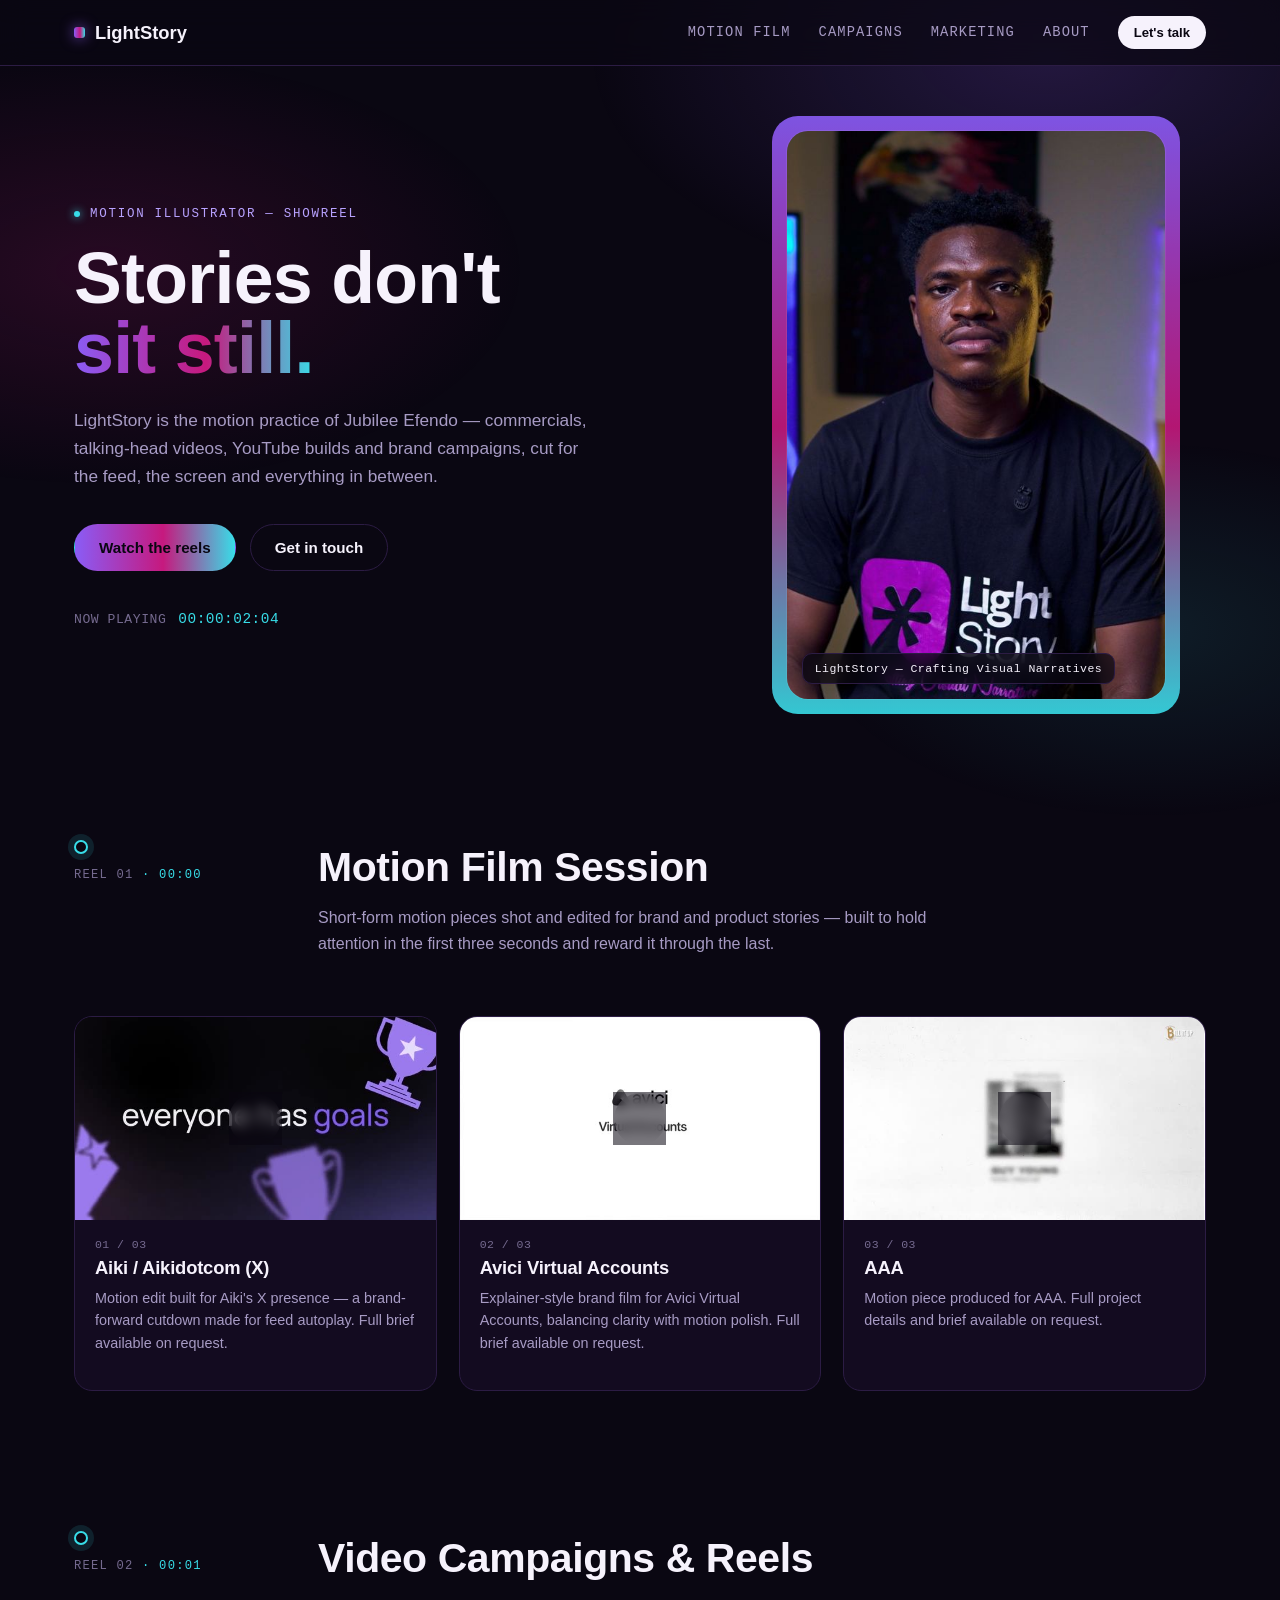
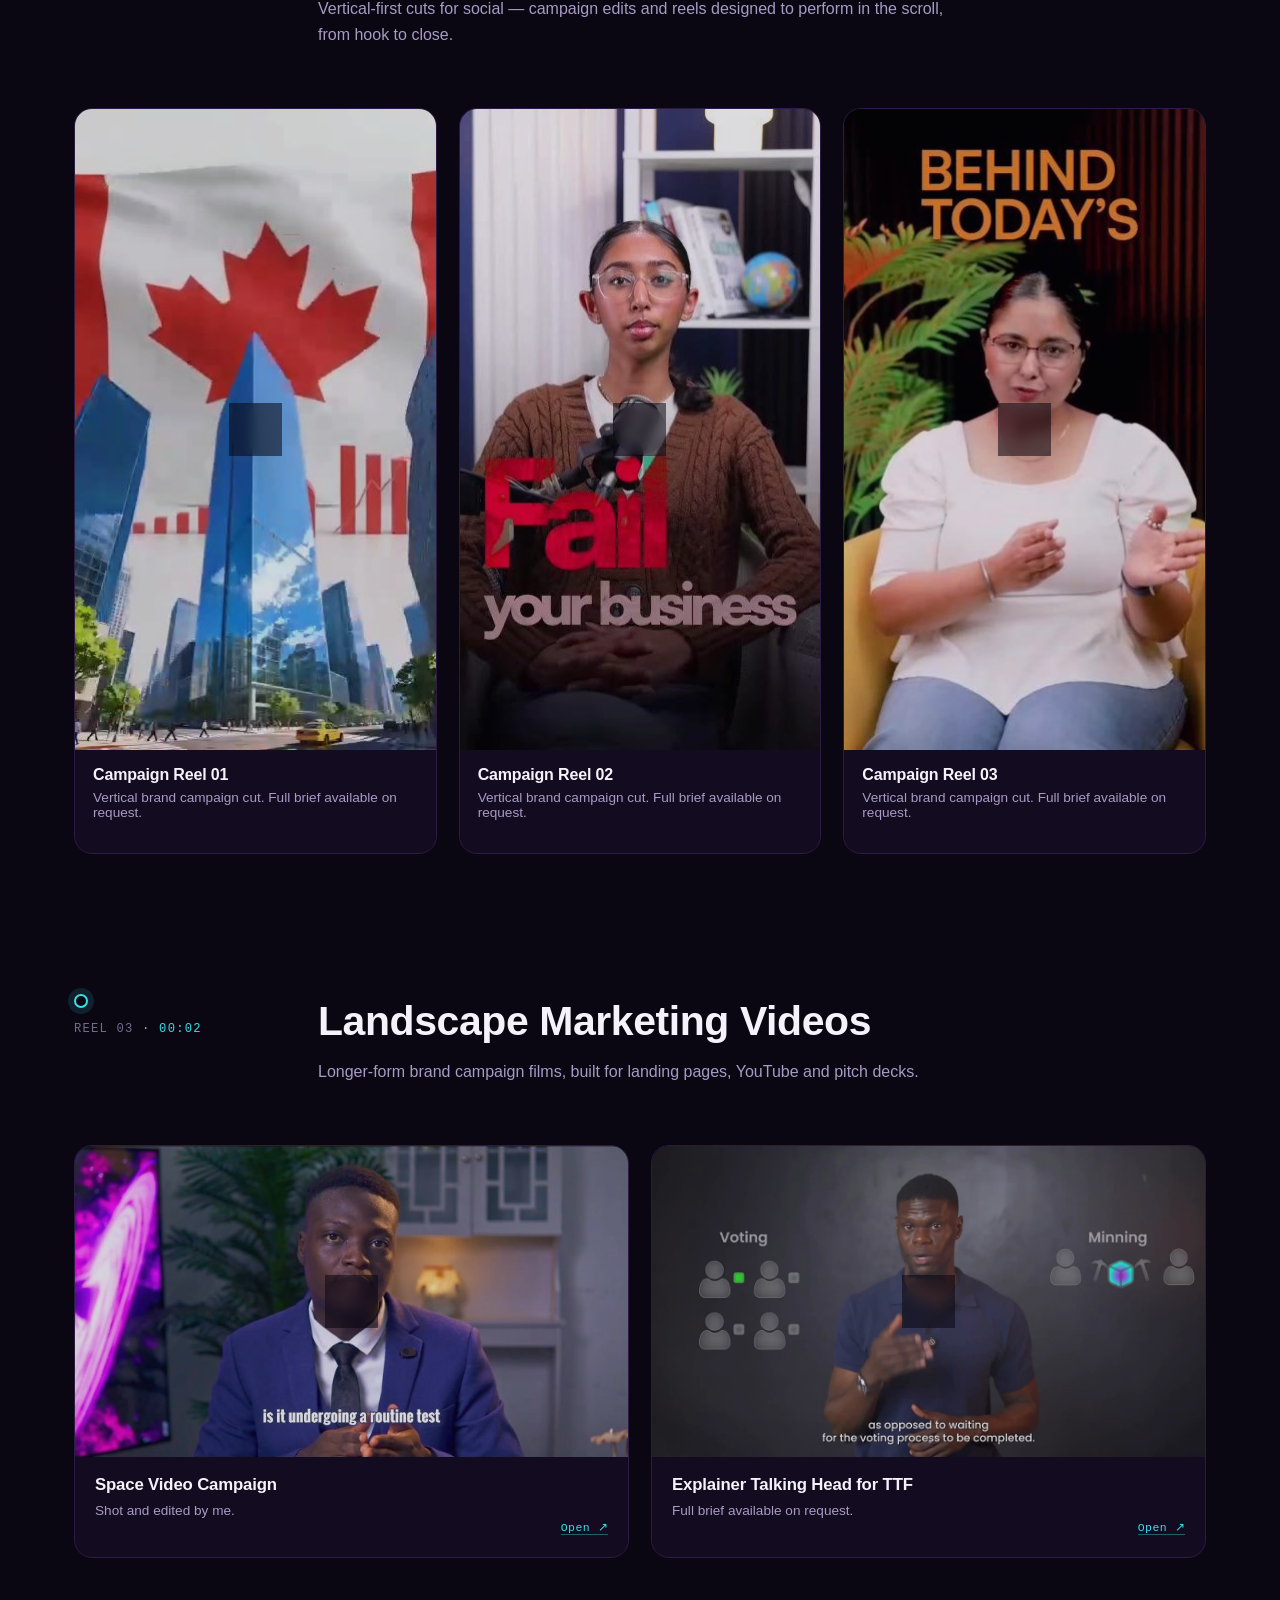
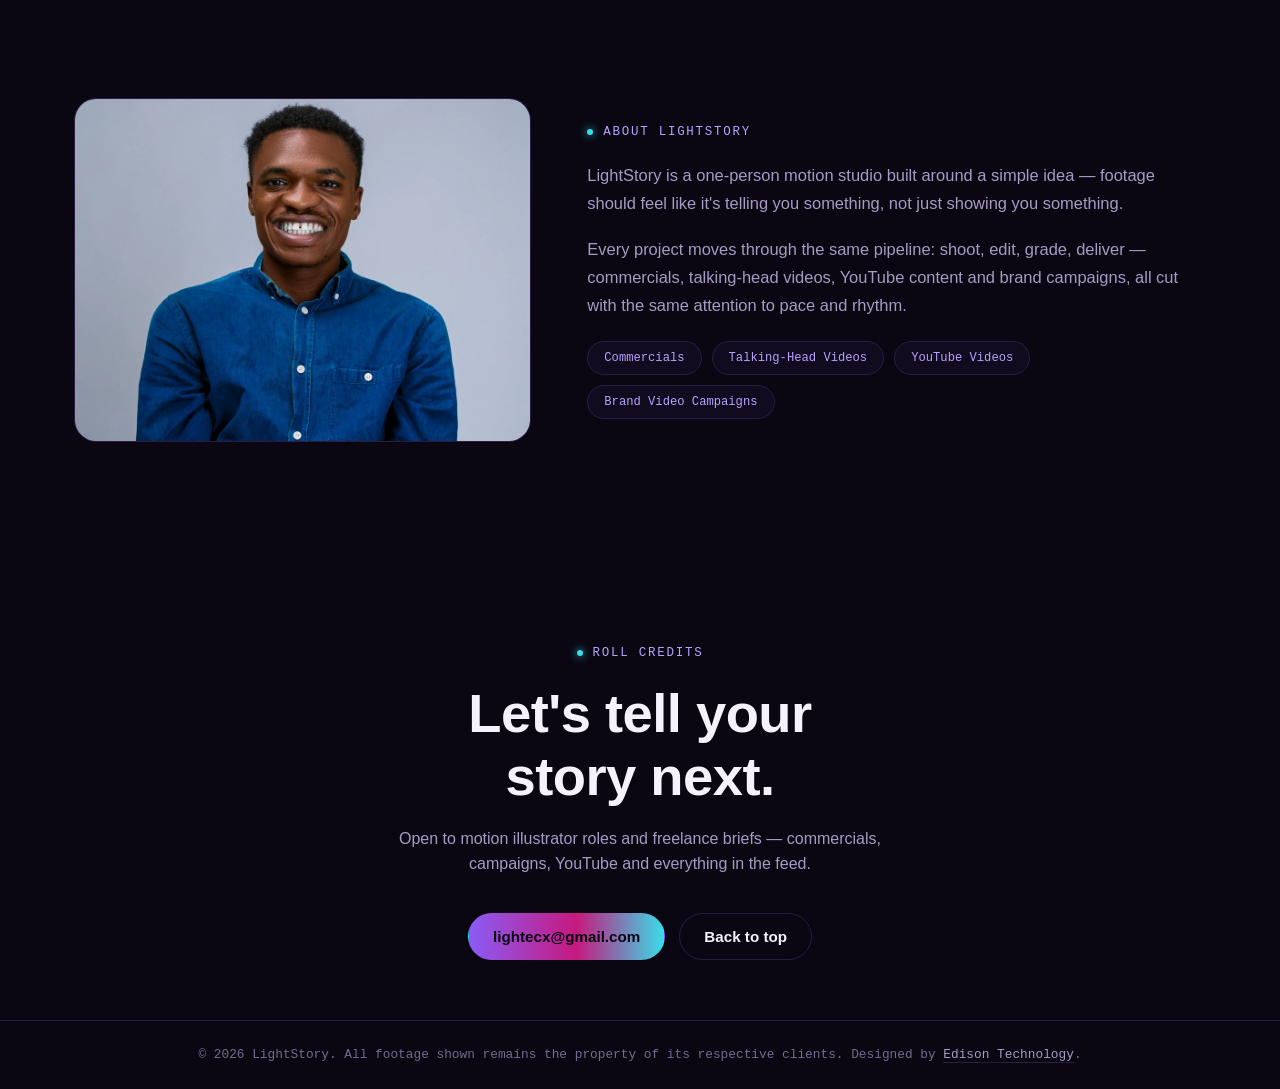
==== commit de9ae9f3: "Update index.html" ====
--- a/index.html
+++ b/index.html
@@ -72,7 +72,7 @@
         <article class="film-card reveal">
           <div class="film-media" data-video="aiki">
             <video muted loop playsinline preload="metadata" poster="[data-uri]">
-              <source src="Aiki_Aikidotcom_-_X.mp4" type="video/mp4">
+              <source src="Aiki_(@Aikidotcom)_- X.mp4" type="video/mp4">
             </video>
             <span class="play-badge"><span class="circle"><svg viewBox="0 0 24 24"><path d="M8 5v14l11-7z"/></svg></span></span>
           </div>
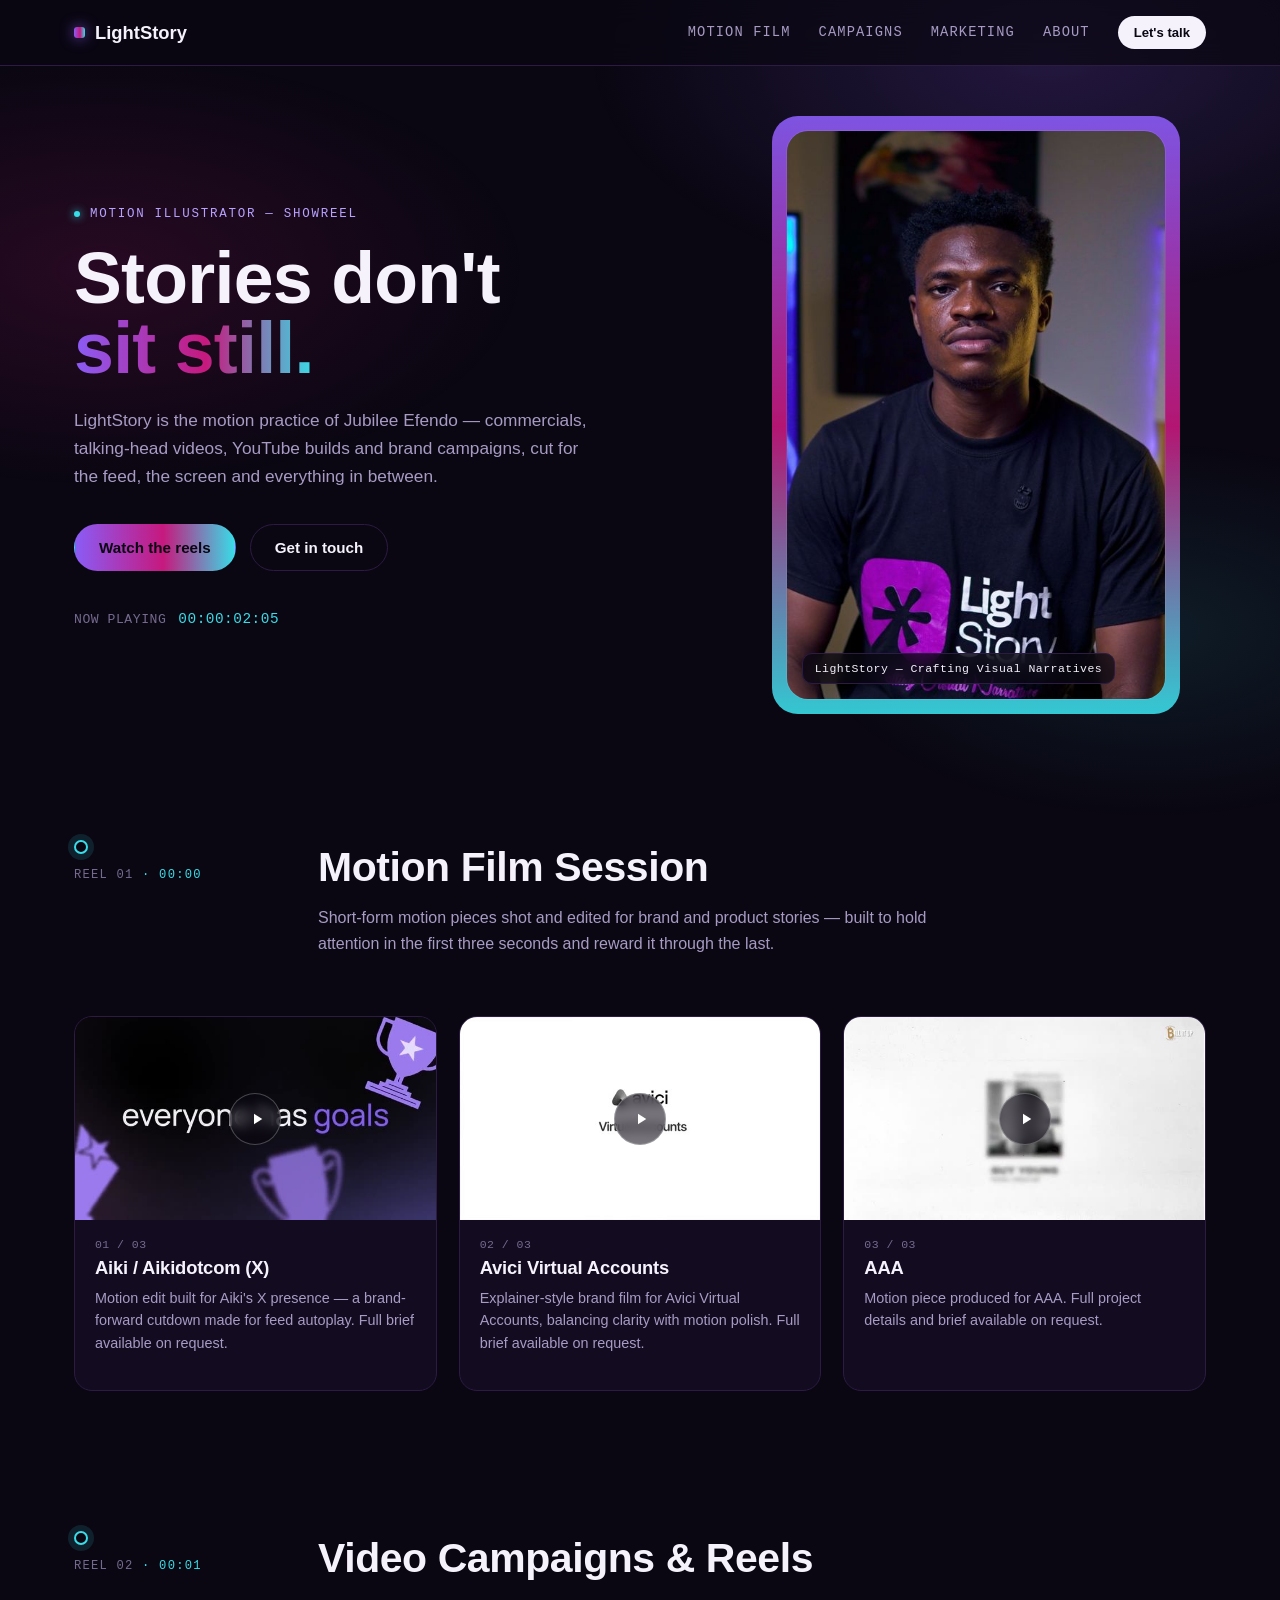
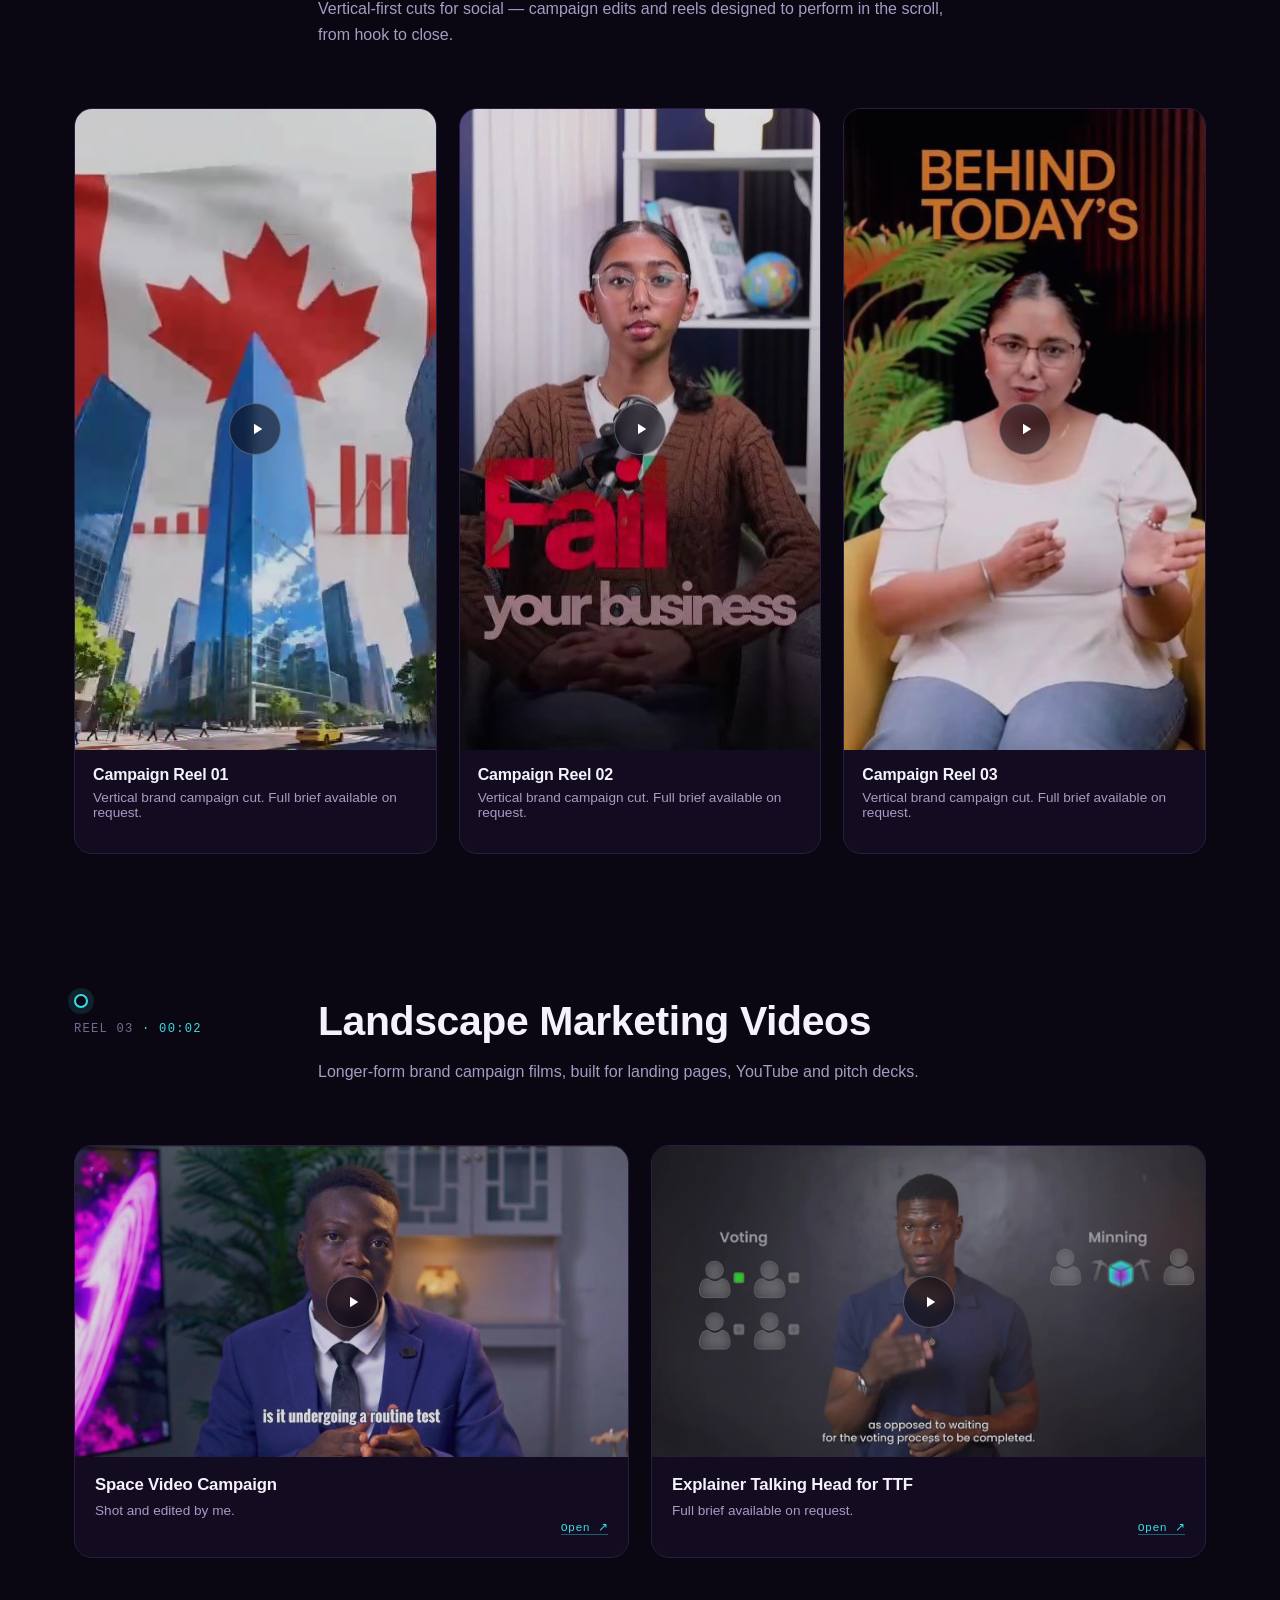
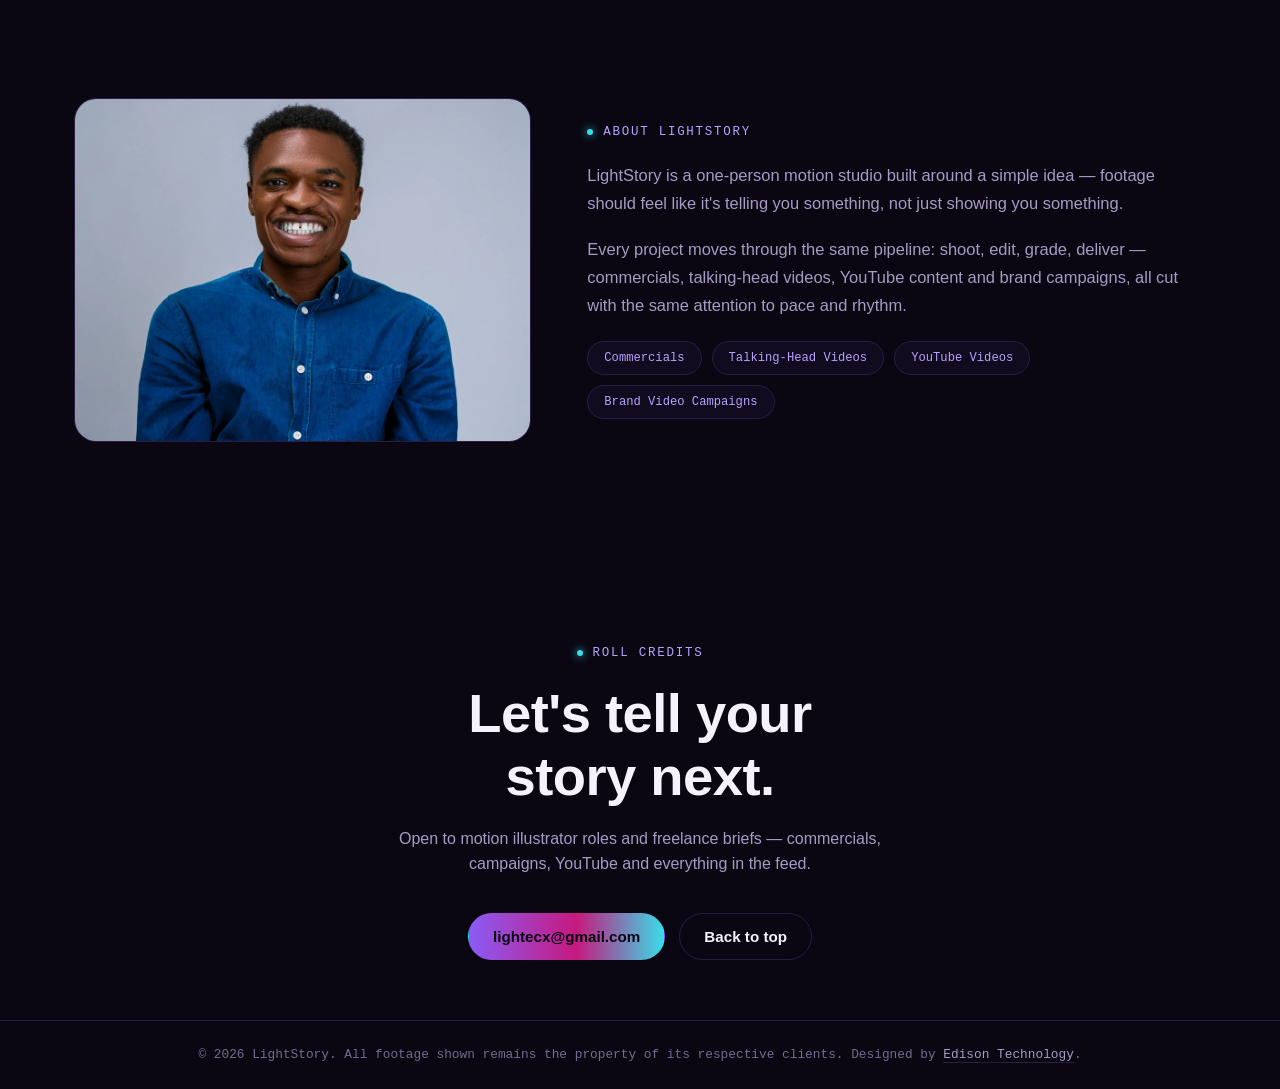
==== commit bbd06807: "Update index.html" ====
--- a/index.html
+++ b/index.html
@@ -72,7 +72,7 @@
         <article class="film-card reveal">
           <div class="film-media" data-video="aiki">
             <video muted loop playsinline preload="metadata" poster="[data-uri]">
-              <source src="Aiki_(@Aikidotcom)_- X.mp4" type="video/mp4">
+              <source src="Aiki_Aikidotcom.mp4" type="video/mp4">
             </video>
             <span class="play-badge"><span class="circle"><svg viewBox="0 0 24 24"><path d="M8 5v14l11-7z"/></svg></span></span>
           </div>
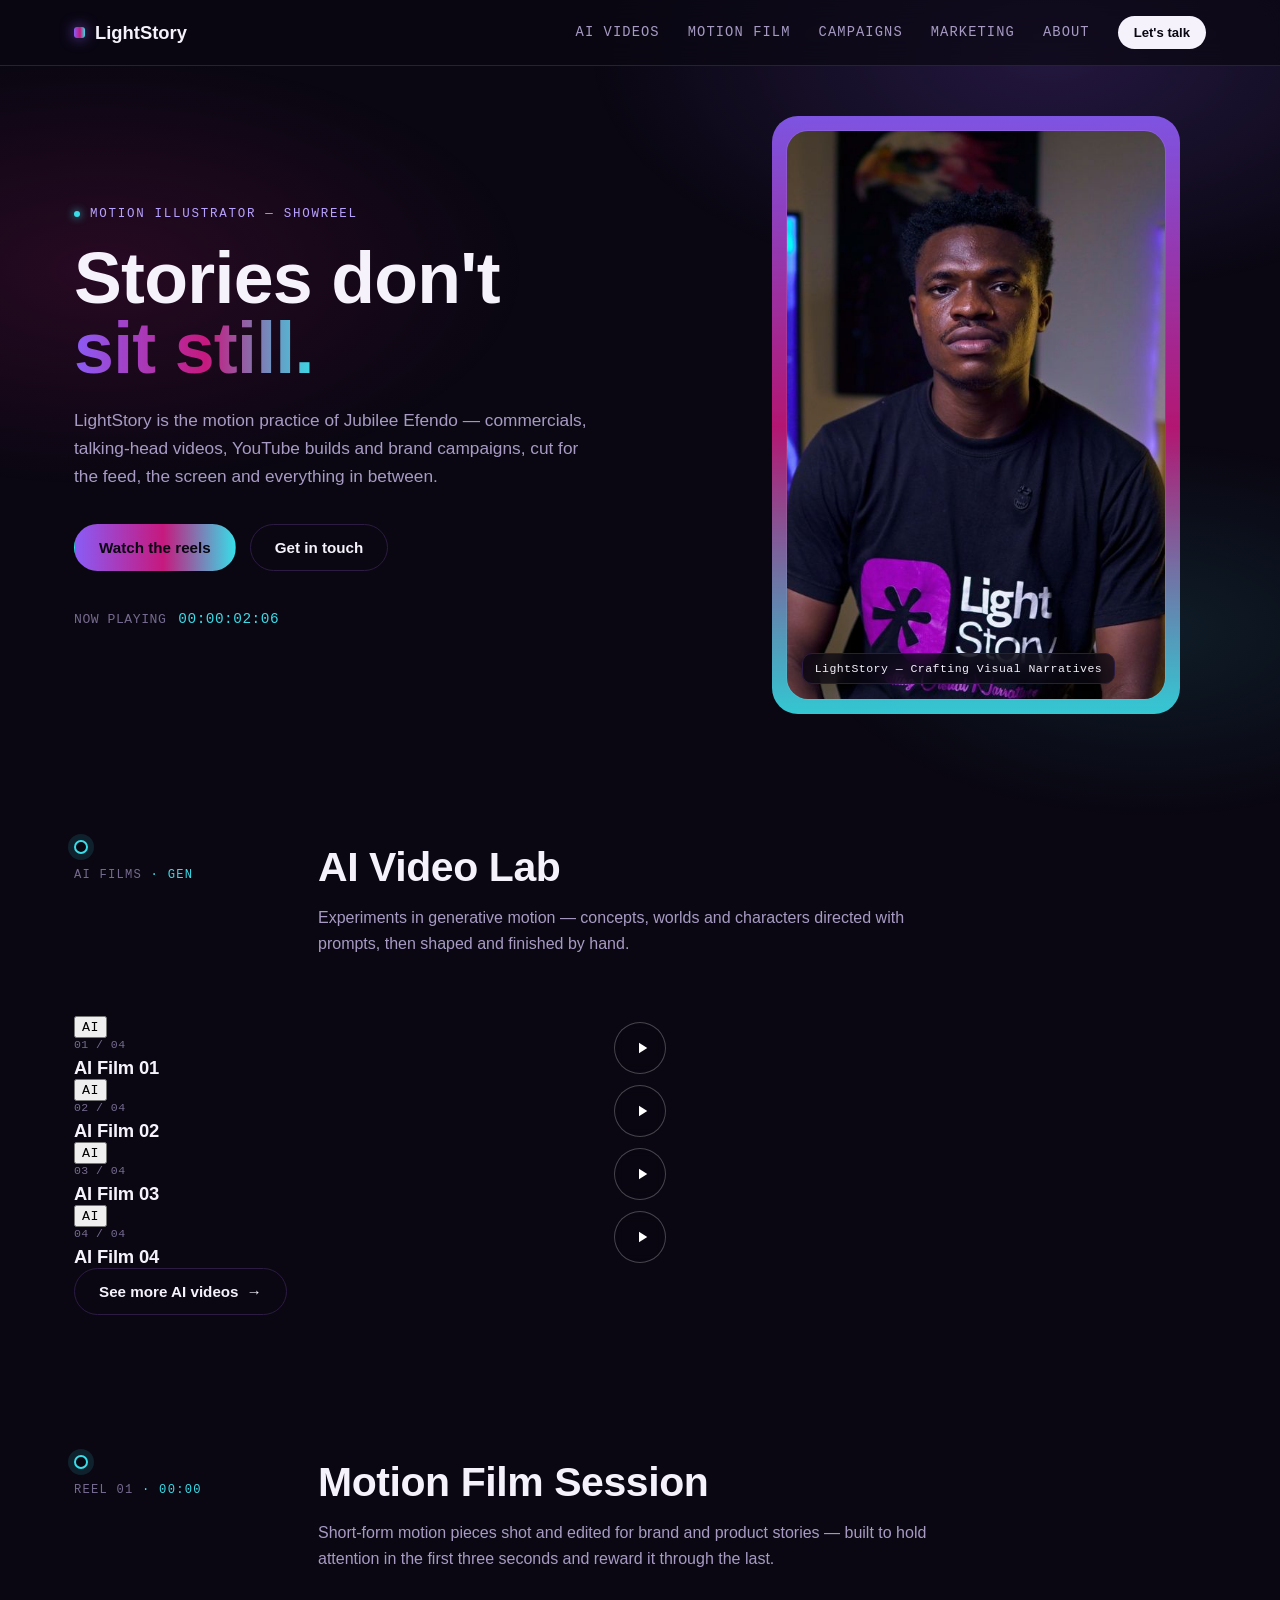
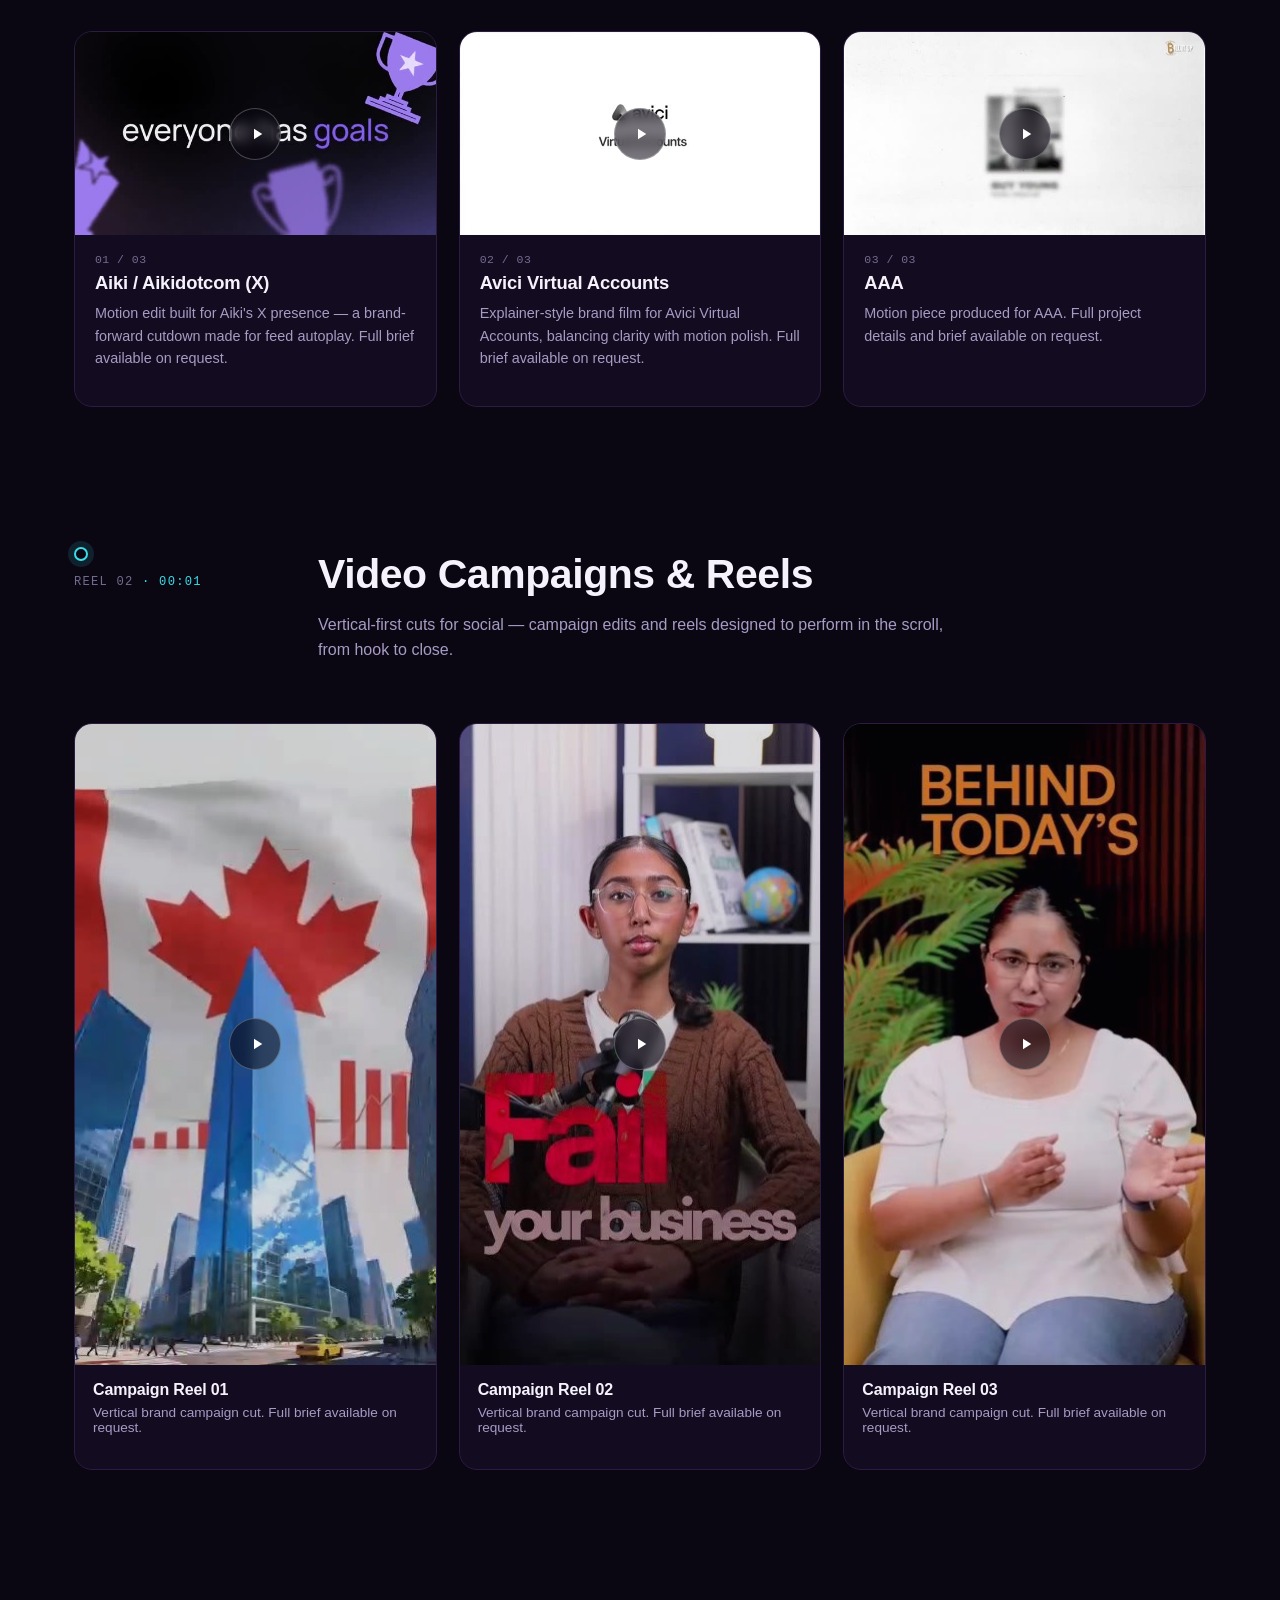
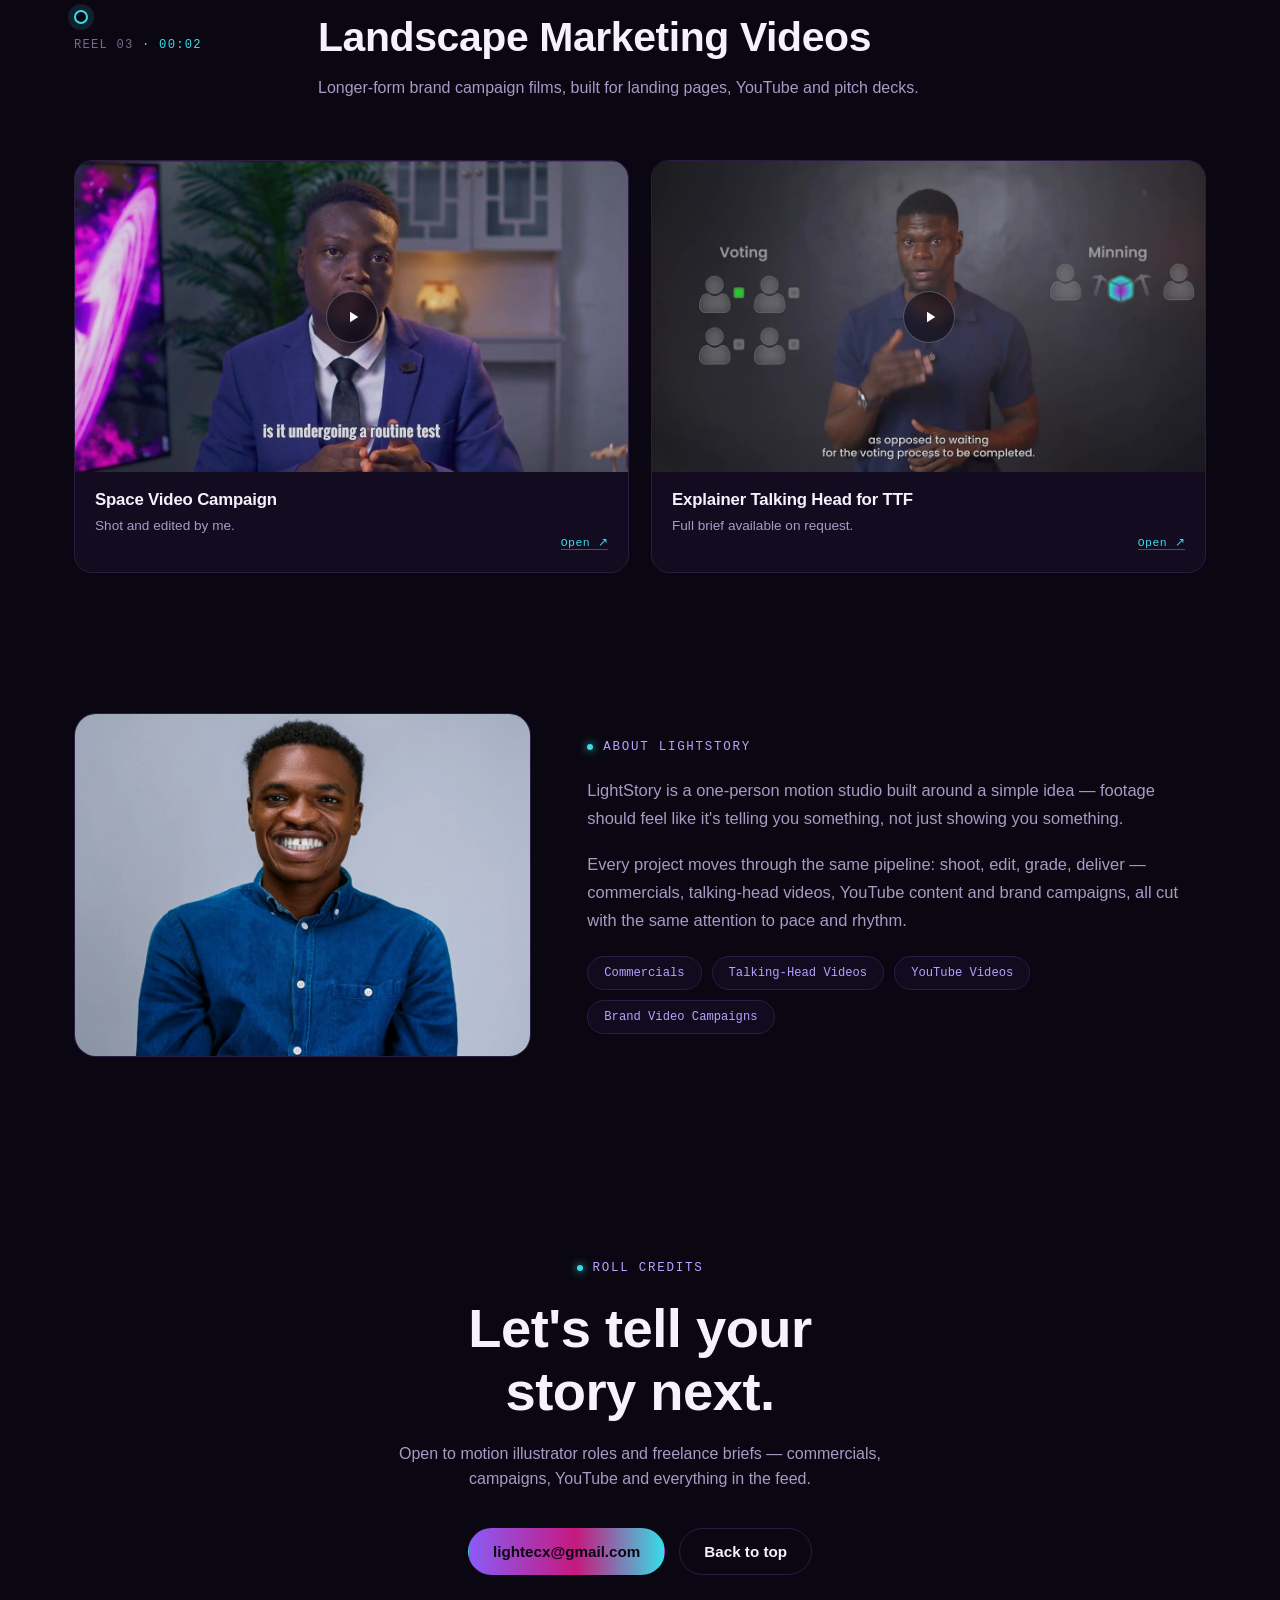
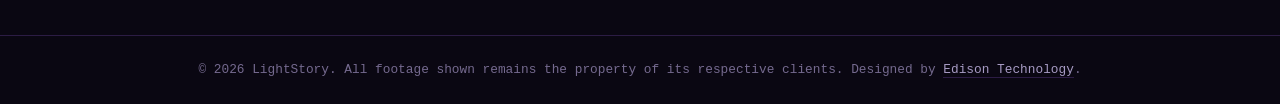
==== commit 3bfb2d5b: "Add files via upload" ====
--- a/index.html
+++ b/index.html
@@ -17,6 +17,7 @@
   <div class="nav-inner">
     <a href="#top" class="brand"><span class="brand-mark" aria-hidden="true"></span>LightStory</a>
     <nav class="links" id="navLinks">
+      <a href="#ai-videos">AI Videos</a>
       <a href="#reel-01">Motion Film</a>
       <a href="#reel-02">Campaigns</a>
       <a href="#reel-03">Marketing</a>
@@ -54,6 +55,30 @@
     </div>
   </section>
 
+  <!-- AI VIDEOS -->
+  <section class="reel-section ai-section" id="ai-videos">
+    <div class="wrap">
+      <div class="reel-head reveal">
+        <div class="reel-node">
+          <div class="dotmark"></div>
+          <div class="reel-eyebrow">AI FILMS <span class="tc">· GEN</span></div>
+        </div>
+        <div>
+          <h2 class="reel-title">AI Video Lab</h2>
+          <p class="reel-desc">Experiments in generative motion — concepts, worlds and characters directed with prompts, then shaped and finished by hand.</p>
+        </div>
+      </div>
+      <div class="ai-feature" id="aiFeature"></div>
+      <div class="ai-grid" id="aiGrid"></div>
+      <div class="ai-more reveal"><a class="btn btn-ghost" id="aiMore" href="#" target="_blank" rel="noopener">See more AI videos <span aria-hidden="true">&rarr;</span></a></div>
+    </div>
+  </section>
+
+  <div class="lightbox" id="lightbox" role="dialog" aria-modal="true" aria-label="Video player" hidden>
+    <button class="lb-close" id="lbClose" aria-label="Close video">&times;</button>
+    <div class="lb-frame"><iframe id="lbFrame" title="AI video" allow="autoplay; fullscreen" allowfullscreen></iframe></div>
+  </div>
+
   <!-- REEL 01 — MOTION FILM -->
   <section class="reel-section" id="reel-01">
     <div class="wrap">
@@ -72,7 +97,7 @@
         <article class="film-card reveal">
           <div class="film-media" data-video="aiki">
             <video muted loop playsinline preload="metadata" poster="[data-uri]">
-              <source src="Aiki_Aikidotcom.mp4" type="video/mp4">
+              <source src="Aiki___Aikidotcom__-_X.mp4" type="video/mp4">
             </video>
             <span class="play-badge"><span class="circle"><svg viewBox="0 0 24 24"><path d="M8 5v14l11-7z"/></svg></span></span>
           </div>
@@ -293,6 +318,61 @@
       tcEl.textContent = `${pad(h)}:${pad(m)}:${pad(s)}:${pad(f)}`;
     }, 1000 / 24);
   }
+
+
+  // ---------- AI VIDEOS ----------
+  // To add a video: upload it to Google Drive, set sharing to "Anyone with the link",
+  // then copy the ID from its link  drive.google.com/file/d/<THIS-PART>/view
+  // and paste it into "id" below. The first entry is shown large.
+  const AI_FOLDER = 'https://drive.google.com/drive/folders/1NH5y9DA29wTF-deqK7nVDggEsy1T56L4?usp=drive_link';
+  const AI_VIDEOS = [
+    { id: '1aYgyVW3uQjqRUumhG3-ArxQQT95_WAFX', title: 'AI Film 01', desc: '', tool: 'AI' },
+    { id: '1riGxx6LR5doXq4uw0M7MapCsaEgP3B-P', title: 'AI Film 02', desc: '', tool: 'AI' },
+    { id: '1eUVcOJ8L5iyeDsE7tf_efVwJQFZrVwHN', title: 'AI Film 03', desc: '', tool: 'AI' },
+    { id: '1S5Db12VR65TMCPemZ2MV6wk8FN5-Jdzh', title: 'AI Film 04', desc: '', tool: 'AI' }
+  ];
+
+  document.getElementById('aiMore').href = AI_FOLDER;
+
+  const lb = document.getElementById('lightbox');
+  const lbFrame = document.getElementById('lbFrame');
+  const openVideo = id => {
+    lbFrame.src = 'https://drive.google.com/file/d/' + id + '/preview';
+    lb.hidden = false;
+    document.body.style.overflow = 'hidden';
+    document.getElementById('lbClose').focus();
+  };
+  const closeVideo = () => {
+    lb.hidden = true;
+    lbFrame.src = '';
+    document.body.style.overflow = '';
+  };
+  document.getElementById('lbClose').addEventListener('click', closeVideo);
+  lb.addEventListener('click', e => { if (e.target === lb) closeVideo(); });
+  document.addEventListener('keydown', e => { if (e.key === 'Escape' && !lb.hidden) closeVideo(); });
+
+  const esc = s => String(s).replace(/[&<>"]/g, c => ({'&':'&amp;','<':'&lt;','>':'&gt;','"':'&quot;'}[c]));
+  const aiCard = (v, i, featured) => {
+    const live = !!v.id;
+    const num = String(i + 1).padStart(2, '0') + ' / ' + String(AI_VIDEOS.length).padStart(2, '0');
+    const thumb = live ? '<img src="https://drive.google.com/thumbnail?id=' + encodeURIComponent(v.id) + '&sz=w1280" alt="' + esc(v.title) + '" loading="lazy" onerror="this.remove()">' : '';
+    return '<article class="ai-card reveal' + (featured ? ' is-featured' : '') + (live ? '' : ' is-soon') + '">' +
+      '<button class="ai-media" type="button"' + (live ? ' data-id="' + esc(v.id) + '"' : ' disabled') + ' aria-label="' + (live ? 'Play ' : 'Coming soon: ') + esc(v.title) + '">' +
+        thumb +
+        '<span class="ai-sheen" aria-hidden="true"></span>' +
+        '<span class="ai-chip mono">' + (live ? esc(v.tool || 'AI') : 'Coming soon') + '</span>' +
+        '<span class="play-badge"><span class="circle"><svg viewBox="0 0 24 24"><path d="M8 5v14l11-7z"/></svg></span></span>' +
+      '</button>' +
+      '<div class="ai-body">' +
+        '<div class="film-index mono">' + num + '</div>' +
+        '<h3 class="film-title">' + esc(v.title) + '</h3>' +
+        (v.desc ? '<p class="film-desc">' + esc(v.desc) + '</p>' : '') +
+      '</div></article>';
+  };
+  document.getElementById('aiFeature').innerHTML = AI_VIDEOS.length ? aiCard(AI_VIDEOS[0], 0, true) : '';
+  document.getElementById('aiGrid').innerHTML = AI_VIDEOS.slice(1).map((v, i) => aiCard(v, i + 1, false)).join('');
+  document.querySelectorAll('#ai-videos .reveal').forEach(el => { if (!prefersReduced && 'IntersectionObserver' in window) { new IntersectionObserver((en, o) => en.forEach(e => { if (e.isIntersecting) { e.target.classList.add('in'); o.unobserve(e.target); } }), {threshold:0.15}).observe(el); } else { el.classList.add('in'); } });
+  document.querySelectorAll('.ai-media[data-id]').forEach(b => b.addEventListener('click', () => openVideo(b.dataset.id)));
 
   // Motion film cards: hover-to-preview, click for full player
   document.querySelectorAll('.film-media').forEach(media => {
--- a/styles.css
+++ b/styles.css
@@ -17,7 +17,7 @@
   }
 
   *{box-sizing:border-box;}
-  html{scroll-behavior:smooth;}
+  html{scroll-behavior:smooth; overflow-x:hidden;}
   body{
     margin:0;
     background:var(--ink);
@@ -25,6 +25,8 @@
     font-family:'General Sans','Helvetica Neue',Arial,sans-serif;
     -webkit-font-smoothing:antialiased;
     overflow-x:hidden;
+    width:100%;
+    position:relative;
   }
   body::before{
     content:"";
@@ -363,10 +365,11 @@
       position:fixed; top:64px; left:0; right:0; bottom:0;
       background:rgba(10,7,18,0.98); backdrop-filter:blur(10px);
       flex-direction:column; padding:32px 24px; gap:22px;
-      transform:translateX(100%); transition:transform .35s ease;
+      transform:translateX(100%); transition:transform .35s ease, visibility .35s;
       align-items:flex-start;
+      visibility:hidden; pointer-events:none;
     }
-    nav.links.open{transform:translateX(0);}
+    nav.links.open{transform:translateX(0); visibility:visible; pointer-events:auto;}
     nav.links a{font-size:1rem;}
     .menu-btn{display:block;}
     .hero{padding:40px 0 20px;}
@@ -374,4 +377,5 @@
     .reel-section{padding:64px 0 20px;}
     .about{padding:64px 0;}
     .contact{padding:64px 0 40px;}
-  }
+}
+      
